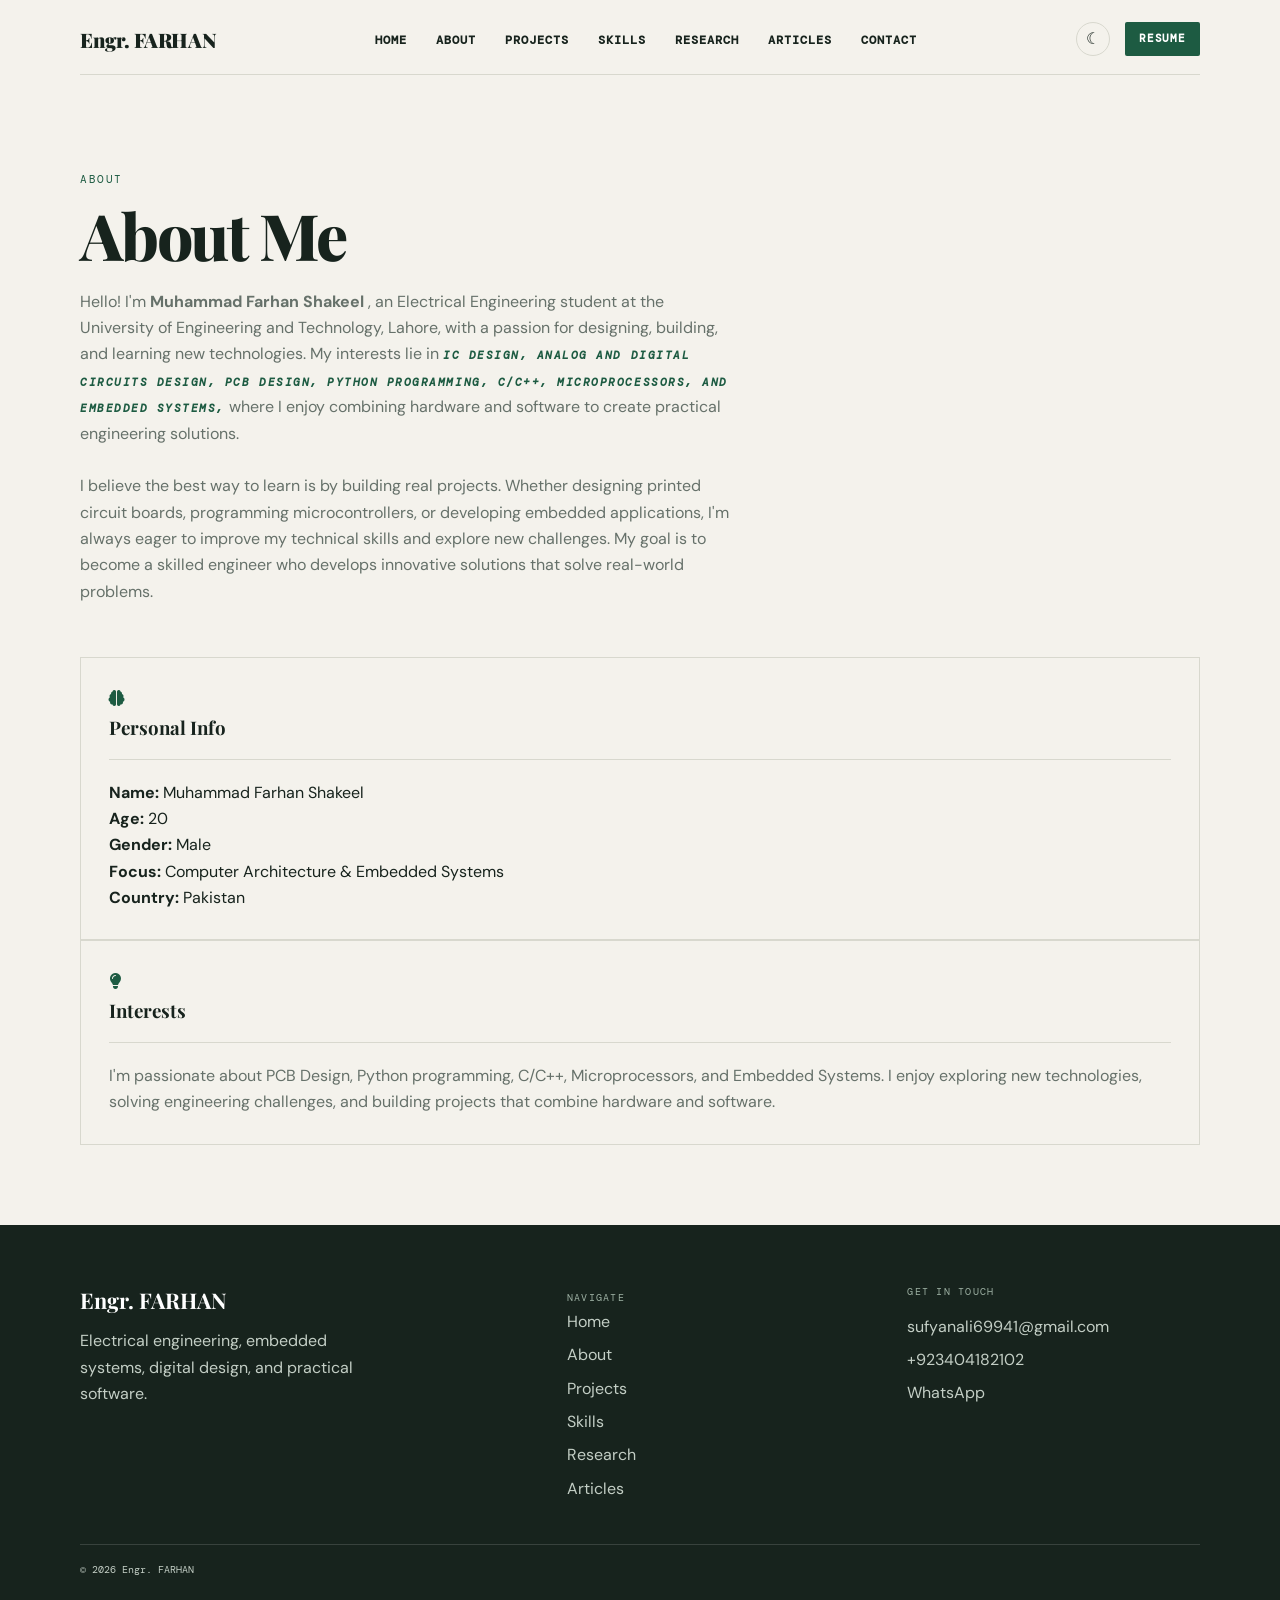
==== about.html @ 0b2b2051 "Initial project upload" ====
<!DOCTYPE html>
<html lang="en">

<head>

    <script>
        if (localStorage.getItem("portfolio-theme") === "dark") document.documentElement.classList.add("dark-mode-preload");
    </script>

    <meta charset="UTF-8">

    <meta
        name="viewport"
        content="width=device-width, initial-scale=1.0"
    >

    <title>
        About | Farhan Portfolio
    </title>


    <!-- Google Fonts -->

    <link
        rel="preconnect"
        href="https://fonts.googleapis.com"
    >

    <link
        rel="preconnect"
        href="https://fonts.gstatic.com"
        crossorigin
    >

    <link
        href="https://fonts.googleapis.com/css2?family=Inter:wght@300;400;500;600;700;800;900&display=swap"
        rel="stylesheet"
    >


    <!-- Font Awesome -->

    <link
        rel="stylesheet"
        href="https://cdnjs.cloudflare.com/ajax/libs/font-awesome/6.6.0/css/all.min.css"
    >


    <!-- CSS Files -->

    <link
        rel="stylesheet"
        href="assets/css/variables.css"
    >

    <link
        rel="stylesheet"
        href="assets/css/base.css"
    >

    <link
        rel="stylesheet"
        href="assets/css/navbar.css"
    >

    <link
        rel="stylesheet"
        href="assets/css/animations.css"
    >

    <link
        rel="stylesheet"
        href="assets/css/responsive.css"
    >

</head>


<body>


    <!-- ==============================
            LOADING SCREEN
    =============================== -->

    <div id="loader"></div>


    <!-- ==============================
            BACKGROUND
    =============================== -->

    <div class="background-animation"></div>


    <!-- ==============================
                HEADER
    =============================== -->

    <header>

        <nav class="navbar">


            <!-- Logo -->

            <a
                href="index.html"
                class="logo"
            >
                Engr.<span>FARHAN</span>
            </a>


            <!-- Desktop Navigation -->

            <ul class="nav-links">

                <li>
                    <a href="index.html">
                        Home
                    </a>
                </li>

                <li>
                    <a
                        class="active"
                        href="about.html"
                    >
                        About
                    </a>
                </li>

                <li>
                    <a href="projects.html">
                        Projects
                    </a>
                </li>

                <li>
                    <a href="skills.html">
                        Skills
                    </a>
                </li>

                <li>
                    <a href="research.html">
                        Research
                    </a>
                </li>

                <li>
                    <a href="contact.html">
                        Contact
                    </a>
                </li>

            </ul>


            <!-- Resume Button -->

            <div class="nav-right">

                <a
                    href="assets/resume/resume.pdf"
                    class="resume-btn"
                >
                    Resume
                </a>

            </div>


            <!-- Mobile Menu Button -->

            <div class="menu-btn">

                <i class="fa-solid fa-bars"></i>

            </div>

        </nav>

    </header>


    <!-- ==============================
            MOBILE NAVIGATION
    =============================== -->

    <div class="overlay"></div>


    <nav class="mobile-nav">

        <ul>

            <li>
                <a href="index.html">
                    Home
                </a>
            </li>

            <li>
                <a href="about.html">
                    About
                </a>
            </li>

            <li>
                <a href="projects.html">
                    Projects
                </a>
            </li>

            <li>
                <a href="skills.html">
                    Skills
                </a>
            </li>

            <li>
                <a href="research.html">
                    Research
                </a>
            </li>

            <li>
                <a href="contact.html">
                    Contact
                </a>
            </li>

        </ul>

    </nav>


    <!-- ==============================
                MAIN CONTENT
    =============================== -->

    <main>

        <section>

            <div class="container">


                <!-- ==============================
                        ABOUT SECTION
                =============================== -->

                <div class="section-title">

                    <span>
                        About
                    </span>

                    <h2>
                        About Me
                    </h2>

                    <p>

                        Hello! I'm
                        <strong>
                            Muhammad Farhan Shakeel
                        </strong>,

                        an Electrical Engineering student at the
                        University of Engineering and Technology,
                        Lahore, with a passion for designing,
                        building, and learning new technologies.

                        My interests lie in <span style="font-weight: bolder; font-style: italic;">IC Design, Analog and Digital Circuits Design, PCB Design, 
                        Python programming, C/C++,
                        Microprocessors, and Embedded Systems,</span>
                        where I enjoy combining hardware and software
                        to create practical engineering solutions.

                        <br>
                        <br>

                        I believe the best way to learn is by building
                        real projects.

                        Whether designing printed circuit boards,
                        programming microcontrollers, or developing
                        embedded applications, I'm always eager to
                        improve my technical skills and explore new
                        challenges.

                        My goal is to become a skilled engineer who
                        develops innovative solutions that solve
                        real-world problems.

                    </p>

                </div>


                <!-- ==============================
                        SKILLS / INFO GRID
                =============================== -->

                <div class="skills-grid">


                    <!-- Personal Information -->

                    <div class="skill-category glass-card">

                        <div class="skill-header">

                            <i class="fa-solid fa-brain"></i>

                            <h3>
                                Personal Info
                            </h3>

                        </div>


                        <div>
                            <strong>
                                Name:
                            </strong>

                            Muhammad Farhan Shakeel
                        </div>


                        <div>
                            <strong>
                                Age:
                            </strong>

                            20
                        </div>


                        <div>
                            <strong>
                                Gender:
                            </strong>

                            Male
                        </div>


                        <div>
                            <strong>
                                Focus:
                            </strong>

                            Computer Architecture & Embedded Systems
                        </div>


                        <div>
                            <strong>
                                Country:
                            </strong>

                            Pakistan
                        </div>

                    </div>


                    <!-- Interests -->

                    <div class="skill-category glass-card">

                        <div class="skill-header">

                            <i class="fa-solid fa-lightbulb"></i>

                            <h3>
                                Interests
                            </h3>

                        </div>

                        <p>

                            I'm passionate about PCB Design,
                            Python programming, C/C++,
                            Microprocessors, and Embedded Systems.

                            I enjoy exploring new technologies,
                            solving engineering challenges,
                            and building projects that combine
                            hardware and software.

                        </p>

                    </div>

                </div>

            </div>

        </section>

    </main>


    <!-- JavaScript -->

    <script src="assets/js/app.js"></script>

</body>

</html>
---- assets/css/variables.css ----
/*==================================================
    DESIGN SYSTEM
    Portfolio v2
==================================================*/

:root {

    /*====================================
        COLORS
    ====================================*/

    --primary: #4F7CFF;
    --primary-light: #7397ff;
    --primary-dark: #2F5DFF;

    --secondary: #00D4FF;

    --accent: #9B5DFF;

    --success: #3DDC84;
    --warning: #F8C537;
    --danger: #FF5C7A;

    /*====================================
        DARK THEME
    ====================================*/

    --bg: #050816;

    --surface: #0B1020;

    --surface-2: #111827;

    --surface-3: #1B2435;

    --card: rgba(17,24,39,0.65);

    --glass: rgba(255,255,255,.05);

    --border: rgba(255,255,255,.08);

    /*====================================
        TEXT
    ====================================*/

    --text: #FFFFFF;

    --text-light: #CBD5E1;

    --text-muted: #94A3B8;

    --heading: #FFFFFF;

    /*====================================
        GRADIENTS
    ====================================*/

    --gradient-primary:
        linear-gradient(
            135deg,
            #4F7CFF,
            #9B5DFF
        );

    --gradient-blue:
        linear-gradient(
            135deg,
            #00D4FF,
            #4F7CFF
        );

    --gradient-purple:
        linear-gradient(
            135deg,
            #7B61FF,
            #D946EF
        );

    --gradient-card:
        linear-gradient(
            180deg,
            rgba(255,255,255,.08),
            rgba(255,255,255,.02)
        );

    /*====================================
        TYPOGRAPHY
    ====================================*/

    --font:
        "Inter",
        sans-serif;

    --fs-xs: .75rem;

    --fs-sm: .875rem;

    --fs-base: 1rem;

    --fs-md: 1.125rem;

    --fs-lg: 1.5rem;

    --fs-xl: 2rem;

    --fs-2xl: 3rem;

    --fs-3xl: 4rem;

    --fs-hero: clamp(3rem,7vw,6rem);

    /*====================================
        FONT WEIGHTS
    ====================================*/

    --fw-light:300;

    --fw-normal:400;

    --fw-medium:500;

    --fw-semibold:600;

    --fw-bold:700;

    --fw-black:900;

    /*====================================
        SPACING
    ====================================*/

    --space-1:.25rem;

    --space-2:.5rem;

    --space-3:.75rem;

    --space-4:1rem;

    --space-5:1.5rem;

    --space-6:2rem;

    --space-7:3rem;

    --space-8:5rem;

    --space-9:7rem;

    /*====================================
        CONTAINER
    ====================================*/

    --container:1320px;

    /*====================================
        RADIUS
    ====================================*/

    --radius-sm:8px;

    --radius-md:14px;

    --radius-lg:22px;

    --radius-xl:30px;

    --radius-full:999px;

    /*====================================
        SHADOWS
    ====================================*/

    --shadow-sm:
        0 5px 15px
        rgba(0,0,0,.2);

    --shadow-md:
        0 15px 40px
        rgba(0,0,0,.35);

    --shadow-lg:
        0 30px 80px
        rgba(0,0,0,.45);

    --shadow-glow:

        0 0 20px rgba(79,124,255,.45),

        0 0 40px rgba(79,124,255,.25);

    /*====================================
        TRANSITIONS
    ====================================*/

    --fast:.25s;

    --normal:.45s;

    --slow:.8s;

    --ease:cubic-bezier(.4,0,.2,1);

    /*====================================
        HEADER
    ====================================*/

    --header-height:80px;

    /*====================================
        Z INDEX
    ====================================*/

    --z-loader:99999;

    --z-modal:9999;

    --z-navbar:500;

    --z-dropdown:300;

    --z-overlay:200;

}


/*==================================================
    RESET
==================================================*/

*,
*::before,
*::after{

    margin:0;

    padding:0;

    box-sizing:border-box;

}

html{

    scroll-behavior:smooth;

}

body{

    font-family:var(--font);

    background:var(--bg);

    color:var(--text);

    overflow-x:hidden;

    line-height:1.6;

}

img{

    display:block;

    width:100%;

}

a{

    color:inherit;

    text-decoration:none;

}

button{

    border:none;

    background:none;

    color:inherit;

    cursor:pointer;

    font-family:inherit;

}

ul{

    list-style:none;

}

input,
textarea{

    font-family:inherit;

}

section{

    padding:120px 0;

}

.container{

    width:min(90%,var(--container));

    margin:auto;

}


/*==================================================
    SCROLLBAR
==================================================*/

::-webkit-scrollbar{

    width:10px;

}

::-webkit-scrollbar-track{

    background:#090d18;

}

::-webkit-scrollbar-thumb{

    background:var(--primary);

    border-radius:20px;

}

::-webkit-scrollbar-thumb:hover{

    background:var(--secondary);

}


::selection{

    background:var(--primary);

    color:white;

}


.text-center{

    text-align:center;

}

.hidden{

    display:none;

}

.flex{

    display:flex;

}

.grid{

    display:grid;

}

.glass{

    background:var(--glass);

    backdrop-filter:blur(18px);

    border:1px solid var(--border);

}

.gradient-text{

    background:var(--gradient-primary);
    -webkit-background-clip:text;
    -webkit-text-fill-color:transparent;
}

.shadow{
    box-shadow:var(--shadow-glow);
}
---- assets/css/base.css ----
@import url("reference-theme.css");

/* Shared theme overrides must win over page-specific legacy rules. */
.nav-links a { color:var(--ink) !important; font-size:.78rem !important; }
.nav-links a:hover, .nav-links a.active { color:var(--green) !important; }
.project-filter button { color:var(--ink) !important; border-color:#aeb9b0 !important; opacity:1 !important; font-size:.72rem !important; }
.project-filter button:hover, .project-filter button.active { color:#fff !important; border-color:var(--green) !important; }

/*==========================================
    BASE STYLES
==========================================*/

body{

    min-height:100vh;

    background:var(--bg);

    color:var(--text);

    font-family:var(--font);

    overflow-x:hidden;

    position:relative;

}

/*==========================================
    MAIN BACKGROUND
==========================================*/

body::before{

    content:"";

    position:fixed;

    inset:0;

    background:

        radial-gradient(circle at top left,
        rgba(79,124,255,.12),
        transparent 30%),

        radial-gradient(circle at bottom right,
        rgba(155,93,255,.12),
        transparent 30%),

        radial-gradient(circle at center,
        rgba(0,212,255,.06),
        transparent 40%);

    z-index:-3;

}

/*==========================================
    GRID BACKGROUND
==========================================*/

body::after{

    content:"";

    position:fixed;

    inset:0;

    background-image:

        linear-gradient(

            rgba(255,255,255,.025) 1px,

            transparent 1px

        ),

        linear-gradient(

            90deg,

            rgba(255,255,255,.025) 1px,

            transparent 1px

        );

    background-size:60px 60px;

    z-index:-2;

    opacity:.35;

}

.background-animation{

    position:fixed;

    inset:0;

    overflow:hidden;

    pointer-events:none;

    z-index:-1;

}

.background-animation::before{

    content:"";

    position:absolute;

    width:600px;

    height:600px;

    border-radius:50%;

    background:#4F7CFF;

    filter:blur(160px);

    opacity:.16;

    top:-200px;

    left:-150px;

    animation:floatOne 18s infinite alternate;

}

.background-animation::after{

    content:"";

    position:absolute;

    width:500px;

    height:500px;

    border-radius:50%;

    background:#9B5DFF;

    filter:blur(180px);

    opacity:.12;

    bottom:-120px;

    right:-100px;

    animation:floatTwo 20s infinite alternate;

}


section{

    position:relative;

    padding:76px 0 70px;

}

main > section:first-child{

    padding-top:132px;

}

section h2{

    font-size:3rem;

    margin-bottom:20px;

    font-weight:800;

}

section p{

    color:var(--text-light);

}

.section-title{

    text-align:center;

    margin-bottom:80px;

}

.section-title span{

    color:var(--primary);

    text-transform:uppercase;

    letter-spacing:3px;

    font-size:.85rem;

}

.section-title h2{

    margin-top:10px;

    font-size:3.3rem;

}

.section-title p{

    max-width:700px;

    margin:auto;

    margin-top:20px;

}

.btn-primary{

    display:inline-flex;

    align-items:center;

    justify-content:center;

    gap:12px;

    padding:16px 34px;

    border-radius:999px;

    background:var(--gradient-primary);

    color:white;

    font-weight:700;

    transition:var(--normal);

    box-shadow:var(--shadow-glow);

}

.btn-primary:hover{

    transform:translateY(-5px);

    scale:1.03;

}

.btn-secondary{

    display:inline-flex;

    align-items:center;

    justify-content:center;

    padding:16px 34px;

    border-radius:999px;

    border:1px solid var(--border);

    backdrop-filter:blur(20px);

    background:rgba(255,255,255,.04);

    transition:var(--normal);

}

.btn-secondary:hover{

    background:rgba(255,255,255,.08);

}

.glass-card{

    background:rgba(255,255,255,.04);

    backdrop-filter:blur(18px);

    border:1px solid rgba(255,255,255,.08);

    border-radius:24px;

    overflow:hidden;

    transition:var(--normal);

}

.glass-card:hover{

    transform:translateY(-10px);

    border-color:var(--primary);

    box-shadow:var(--shadow-glow);

}

section#timeline{

    background:linear-gradient(180deg, rgba(79,124,255,.08), rgba(155,93,255,.03));

}

.timeline-wrapper{

    position:relative;

    display:grid;

    gap:3rem;

    padding:3rem 0 1rem;

}

.timeline-line{

    position:absolute;

    left:50%;

    top:0;

    bottom:0;

    width:4px;

    background:linear-gradient(180deg, rgba(79,124,255,.65), rgba(155,93,255,.35));

    transform:translateX(-50%);

    border-radius:999px;

}

.timeline-item{

    position:relative;

    width:100%;

    display:grid;

    align-items:flex-start;

}

.timeline-item.left{

    padding-right:5rem;

}

.timeline-item.right{

    padding-left:5rem;

}

.timeline-item::before{

    content:"";

    position:absolute;

    top:2.5rem;

    width:18px;

    height:18px;

    border-radius:50%;

    background:var(--bg);

    border:4px solid var(--primary);

    box-shadow:0 0 0 8px rgba(79,124,255,.12);

}

.timeline-item.left::before{

    right:calc(50% - 9px);

}

.timeline-item.right::before{

    left:calc(50% - 9px);

}

.timeline-content{

    padding:2rem;

    border-radius:28px;

    border:1px solid rgba(255,255,255,.14);

    background:rgba(255,255,255,.14);

    box-shadow:0 18px 45px rgba(0,0,0,.1);

    transition:transform .25s ease, box-shadow .25s ease;

}

.timeline-content:hover{

    transform:translateY(-4px);

    box-shadow:0 24px 55px rgba(0,0,0,.14);

}

.timeline-date{

    display:inline-block;

    margin-bottom:1rem;

    color:var(--primary);

    font-weight:700;

    letter-spacing:.12em;

    text-transform:uppercase;

}

.timeline-content{

    padding:2rem;

    border-radius:28px;

    border:1px solid rgba(255,255,255,.14);

    background:rgba(255,255,255,.14);

    box-shadow:0 18px 45px rgba(0,0,0,.1);

    transition:transform .25s ease, box-shadow .25s ease;

}

.timeline-content:hover{

    transform:translateY(-4px);

    box-shadow:0 24px 55px rgba(0,0,0,.14);

}

.timeline-content h3{

    margin-bottom:.75rem;

}

.timeline-content ul{

    margin:1rem 0 0;

    padding-left:1.35rem;

    list-style-type:disc;

    color:var(--text-light);

}

.timeline-content ul li{

    margin-bottom:.65rem;

}

.timeline-item.left .timeline-content{

    text-align:right;

}

.timeline-item.right .timeline-content{

    text-align:left;

}

.section-title{

    margin-bottom:3rem;

}


.timeline-content h3{

    margin-bottom:.75rem;

}

.timeline-content ul{

    margin:1rem 0 0;

    padding-left:1.25rem;

    list-style-type:disc;

    color:var(--text-light);

}

.timeline-content ul li{

    margin-bottom:.65rem;

}

.glass-panel{

    background:rgba(255,255,255,.03);

    border:1px solid rgba(255,255,255,.07);

    backdrop-filter:blur(24px);

    border-radius:30px;

}


.badge{

    display:inline-flex;

    align-items:center;

    gap:8px;

    padding:8px 18px;

    border-radius:999px;

    background:rgba(79,124,255,.12);

    color:var(--primary);

    font-size:.85rem;

    font-weight:600;

}


.hover-glow{

    transition:.4s;

}

.hover-glow:hover{

    box-shadow:

        0 0 30px rgba(79,124,255,.35);

}


.divider{

    width:120px;

    height:5px;

    border-radius:999px;

    margin:25px auto;

    background:var(--gradient-primary);

}

.progress-bar{

    position:fixed;

    top:0;

    left:0;

    width:0;

    height:4px;

    background:var(--gradient-blue);

    z-index:99999;

}


#loader{

    position:fixed;

    inset:0;

    display:flex;

    justify-content:center;

    align-items:center;

    background:#050816;

    z-index:999999;

}

/* Missing in animations.css */
.cursor {
    display:none !important;
  width: 30px;
  height: 30px;
  border: 2px solid var(--primary);
  border-radius: 50%;
  position: fixed;
  pointer-events: none;
  z-index: 9999;
  transition: transform 0.1s ease;
}

.cursor-dot {
    display:none !important;
  width: 6px;
  height: 6px;
  background: var(--primary);
  border-radius: 50%;
  position: fixed;
  pointer-events: none;
  z-index: 9999;
}
---- assets/css/navbar.css ----
/*==================================================
                    NAVBAR
==================================================*/

header{

    position:fixed;

    top:20px;

    left:50%;

    transform:translateX(-50%);

    width:min(95%,1350px);

    z-index:1000;

    transition:.4s ease;

}

.navbar{

    display:flex;

    align-items:center;

    justify-content:space-between;

    padding:14px 30px;

    background:rgba(10,15,30,.55);

    backdrop-filter:blur(22px);

    border:1px solid rgba(255,255,255,.08);

    border-radius:18px;

    box-shadow:

        0 10px 35px rgba(0,0,0,.25);

}

.logo{

    font-size:1.6rem;

    font-weight:900;

    letter-spacing:2px;

    color:white;

    cursor:pointer;

    position:relative;

}

.logo span{

    color:var(--primary);

}

.logo::after{

    content:"";

    position:absolute;

    left:0;

    bottom:-5px;

    width:100%;

    height:3px;

    border-radius:20px;

    background:var(--gradient-primary);

    transform:scaleX(0);

    transform-origin:left;

    transition:.4s;

}

.logo:hover::after{

    transform:scaleX(1);

}


.nav-links{

    display:flex;

    align-items:center;

    gap:35px;

}

.nav-links li{

    position:relative;

}

.nav-links a{

    color:var(--text-light);

    font-weight:1000;

    transition:.35s;

}

.nav-links a:hover{

    color:white;

}



.nav-links a::after{

    content:"";

    position:absolute;

    left:0;

    bottom:-10px;

    width:100%;

    height:3px;

    background:var(--gradient-primary);

    border-radius:20px;

    transform:scaleX(0);

    transform-origin:left;

    transition:.35s;

}

.nav-links a:hover::after,

.nav-links a.active::after{

    transform:scaleX(1);

}

.nav-links a.active{

    color:white;

}


.nav-right{

    display:flex;

    align-items:center;

    gap:15px;

}


.icon-btn{

    width:48px;

    height:48px;

    border-radius:50%;

    display:flex;

    align-items:center;

    justify-content:center;

    background:rgba(255,255,255,.05);

    border:1px solid rgba(255,255,255,.06);

    transition:.35s;

    cursor:pointer;

}

.icon-btn:hover{

    transform:translateY(-4px);

    background:var(--primary);

    color:white;

}


.resume-btn{

    padding:14px 26px;

    border-radius:999px;

    background:var(--gradient-primary);

    color:white;

    font-weight:600;

    transition:.4s;

}

.resume-btn:hover{

    transform:translateY(-4px);

    box-shadow:var(--shadow-glow);

}


header.scrolled{

    top:10px;

}

header.scrolled .navbar{

    background:rgba(5,8,22,.82);

    border-color:rgba(255,255,255,.12);

}


.menu-btn{

    display:none;

    width:48px;

    height:48px;

    border-radius:12px;

    background:rgba(255,255,255,.05);

    align-items:center;

    justify-content:center;

    cursor:pointer;

    color:white;

    font-size:1.25rem;

}


.mobile-nav{

    position:fixed;

    top:0;

    right:-100%;

    width:340px;

    height:100vh;

    background:#08101F;

    backdrop-filter:blur(30px);

    transition:.45s ease;

    z-index:2000;

    padding:100px 35px;

}

.mobile-nav.active{

    right:0;

}


.mobile-nav ul{

    display:flex;

    flex-direction:column;

    gap:25px;

}

.mobile-nav a{

    font-size:1.2rem;

    color:white;

}


.overlay{

    position:fixed;

    inset:0;

    background:rgba(0,0,0,.6);

    backdrop-filter:blur(3px);

    opacity:0;

    visibility:hidden;

    transition:.35s;

    z-index:1500;

}

.overlay.active{

    opacity:1;

    visibility:visible;

}

@media(max-width:1000px){

.nav-links{

display:none;

}

.resume-btn{

display:none;

}

.menu-btn{

display:flex;

}

}
---- assets/css/animations.css ----
/*==================================================
                FADE UP
==================================================*/

.fade-up{

    opacity:0;

    transform:translateY(50px);

    transition:

        opacity .8s ease,

        transform .8s ease;

}

.fade-up.show{

    opacity:1;

    transform:translateY(0);

}


.fade-left{

    opacity:0;

    transform:translateX(-60px);

    transition:.8s;

}

.fade-left.show{

    opacity:1;

    transform:translateX(0);

}

.fade-right{

    opacity:0;

    transform:translateX(60px);

    transition:.8s;

}

.fade-right.show{

    opacity:1;

    transform:translateX(0);

}


.scale{

    opacity:0;

    transform:scale(.85);

    transition:.7s;

}

.scale.show{

    opacity:1;

    transform:scale(1);

}


.rotate{

    opacity:0;

    transform:rotate(-10deg) scale(.9);

    transition:.8s;

}

.rotate.show{

    opacity:1;

    transform:rotate(0deg) scale(1);

}


@keyframes float{

0%{

transform:translateY(0);

}

50%{

transform:translateY(-18px);

}

100%{

transform:translateY(0);

}

}

.float{

animation:float 6s ease-in-out infinite;

}

@keyframes glow{

0%{

box-shadow:0 0 0 rgba(79,124,255,.3);

}

50%{

box-shadow:

0 0 30px

rgba(79,124,255,.6);

}

100%{

box-shadow:0 0 0 rgba(79,124,255,.3);

}

}

.glow{

animation:glow 3s infinite;

}


@keyframes gradientMove{

0%{

background-position:0% 50%;

}

50%{

background-position:100% 50%;

}

100%{

background-position:0% 50%;

}

}

.animated-gradient{

background-size:300% 300%;

animation:

gradientMove

8s linear infinite;

}



@keyframes pulse{

0%{

transform:scale(1);

}

50%{

transform:scale(1.08);

}

100%{

transform:scale(1);

}

}

.pulse{

animation:pulse 2.5s infinite;

}


.shine{

position:relative;

overflow:hidden;

}

.shine::before{

content:"";

position:absolute;

top:0;

left:-100%;

width:50%;

height:100%;

background:

linear-gradient(

90deg,

transparent,

rgba(255,255,255,.35),

transparent

);

transform:skewX(-25deg);

transition:.8s;

}

.shine:hover::before{

left:160%;

}

.project-card{

transition:

transform .4s,

box-shadow .4s;

}

.project-card:hover{

transform:

translateY(-12px)

rotateX(3deg);

}


.btn-primary{

position:relative;

overflow:hidden;

}

.btn-primary::after{

content:"";

position:absolute;

width:0;

height:0;

border-radius:50%;

background:

rgba(255,255,255,.25);

left:50%;

top:50%;

transform:

translate(-50%,-50%);

transition:.45s;

}

.btn-primary:hover::after{

width:350px;

height:350px;

}


body{

animation:

pageLoad

.6s ease;

}

@keyframes pageLoad{

from{

opacity:0;

transform:translateY(20px);

}

to{

opacity:1;

transform:translateY(0);

}

}


.delay-1{

transition-delay:.1s;

}

.delay-2{

transition-delay:.2s;

}

.delay-3{

transition-delay:.3s;

}

.delay-4{

transition-delay:.4s;

}

.delay-5{

transition-delay:.5s;

}



.progress-bar{

position:fixed;

top:0;

left:0;

height:4px;

width:0;

background:linear-gradient(

90deg,

#4f7cff,

#7c5cff,

#00d4ff

);

z-index:99999;

transition:width .1s linear;

}


/* ==================================================
                CUSTOM CURSOR
================================================== */
.cursor {
    width: 30px;
    height: 30px;
    border: 2px solid var(--primary);
    border-radius: 50%;
    position: fixed;
    pointer-events: none;
    z-index: 9999;
    transition: transform 0.15s ease, width 0.15s ease, height 0.15s ease;
}

.cursor-dot {
    width: 6px;
    height: 6px;
    background: var(--primary);
    border-radius: 50%;
    position: fixed;
    pointer-events: none;
    z-index: 9999;
    transition: transform 0.15s ease;
}

.cursor.hover {
    transform: scale(1.5);
    background: rgba(79, 124, 255, 0.15);
    border-color: var(--primary-light);
}

.cursor-dot.hover {
    transform: scale(0.5);
}
---- assets/css/responsive.css ----
/*==================================================
                LARGE DESKTOP
==================================================*/

@media (min-width:1600px){

.container{

    max-width:1500px;

}

.hero-left h1{

    font-size:6rem;

}

.projects-grid{

    grid-template-columns:repeat(3,1fr);

}

}


/*==================================================
                LAPTOP
==================================================*/

@media (max-width:1400px){

.container{

    width:92%;

}

.hero-container{

    gap:50px;

}

.profile-card{

    width:360px;

    height:460px;

}

}


/*==================================================
            SMALL LAPTOP
==================================================*/

@media (max-width:1200px){

.hero-container{

    grid-template-columns:1fr;

    text-align:center;

}

.hero-left{

    order:2;

}

.hero-right{

    order:1;

}

.hero-buttons{

    justify-content:center;

}

.hero-social{

    justify-content:center;

}

.stats-grid{

    grid-template-columns:repeat(2,1fr);

}

.project-hero{

    grid-template-columns:1fr;

}

.featured-project{

    grid-template-columns:1fr;

}

}


/*==================================================
                TABLET
==================================================*/

@media (max-width:992px){

.nav-links{

    display:none;

}

.menu-btn{

    display:flex;

}

.project-search{

    width:100%;

}

.projects-grid{

    grid-template-columns:repeat(2,1fr);

}

.gallery-grid{

    grid-template-columns:repeat(2,1fr);

}

.video-grid{

    grid-template-columns:1fr;

}

.download-grid{

    grid-template-columns:repeat(2,1fr);

}

.related-grid{

    grid-template-columns:repeat(2,1fr);

}

}


/*==================================================
            LARGE MOBILE
==================================================*/

@media (max-width:768px){

section{

    padding:88px 0 44px;

}

main > section:first-child{

    padding-top:116px;

}

.hero{

    min-height:calc(100vh - 72px);
    padding-top:72px;

}

.hero-left h1{

    font-size:3.3rem;

}

.hero-left h2{

    font-size:1.5rem;

}

.profile-card{

    width:300px;

    height:390px;

}

.stats-grid{

    grid-template-columns:1fr;

}

.projects-grid{

    grid-template-columns:1fr;

}

.gallery-grid{

    grid-template-columns:1fr;

}

.download-grid{

    grid-template-columns:1fr;

}

.related-grid{

    grid-template-columns:1fr;

}

.project-filter{

    justify-content:flex-start;

    overflow-x:auto;

    padding-bottom:10px;

}

.project-filter::-webkit-scrollbar{

    height:6px;

}

}

/*==================================================
                MOBILE
==================================================*/

@media (max-width:576px){

header{

    top:8px;
    width:calc(100% - 16px);

}

.navbar{

    padding:10px 14px;

}

.hero-left h1{

    font-size:2.7rem;

}

.hero{

    padding-top:72px;

}

main > section:first-child{

    padding-top:104px;

}

.hero-left p{

    font-size:1rem;

}

.hero-buttons{

    flex-direction:column;

}

.hero-buttons a{

    width:100%;

    justify-content:center;

}

.section-title h2{

    font-size:2rem;

}

.project-card{

    border-radius:20px;

}

.timeline-wrapper{

    padding-left:1.8rem;

}

.timeline-item{

    width:100%;

    text-align:left;

    justify-self:start;

    padding:0;

}

.timeline-item.left,

.timeline-item.right{

    text-align:left;

    padding:0;

}

.timeline-item::before{

    left:12px;

    right:auto;

    top:2rem;

}

.timeline-line{

    left:12px;

}

.timeline-content{

    margin-left:2.4rem;

}

.project-body{

    padding:20px;

}

.featured-content{

    padding:25px;

}

}


/*==================================================
            SMALL PHONES
==================================================*/

@media (max-width:420px){

.profile-card{

    width:250px;

    height:320px;

}

.hero-badge{

    font-size:.8rem;

}

.logo{

    font-size:1.2rem;

}

.project-search{

    padding:14px 18px;

}

.lightbox img{

    max-width:96%;

}

}



/*==================================================
        LANDSCAPE PHONES
==================================================*/

@media (max-height:500px){

.hero{

    min-height:auto;

    padding:120px 0;

}

.mobile-nav{

    overflow-y:auto;

}

}

/*==================================================
            TOUCH DEVICES
==================================================*/

@media (hover:none){

.project-card:hover{

    transform:none;

}

.btn-primary:hover{

    transform:none;

}

.hero-social a:hover{

    transform:none;

}

}


/*==================================================
        REDUCED MOTION
==================================================*/

@media (prefers-reduced-motion:reduce){

*{

    animation:none !important;

    transition:none !important;

    scroll-behavior:auto !important;

}

}


/*==================================================
                PRINT
==================================================*/

@media print{

header,

footer,

.hero-social,

.hero-buttons,

.menu-btn,

.overlay,

.mobile-nav{

    display:none !important;

}

body{

    background:white;

    color:black;

}

.project-card{

    box-shadow:none;

    border:1px solid #ccc;

}

}
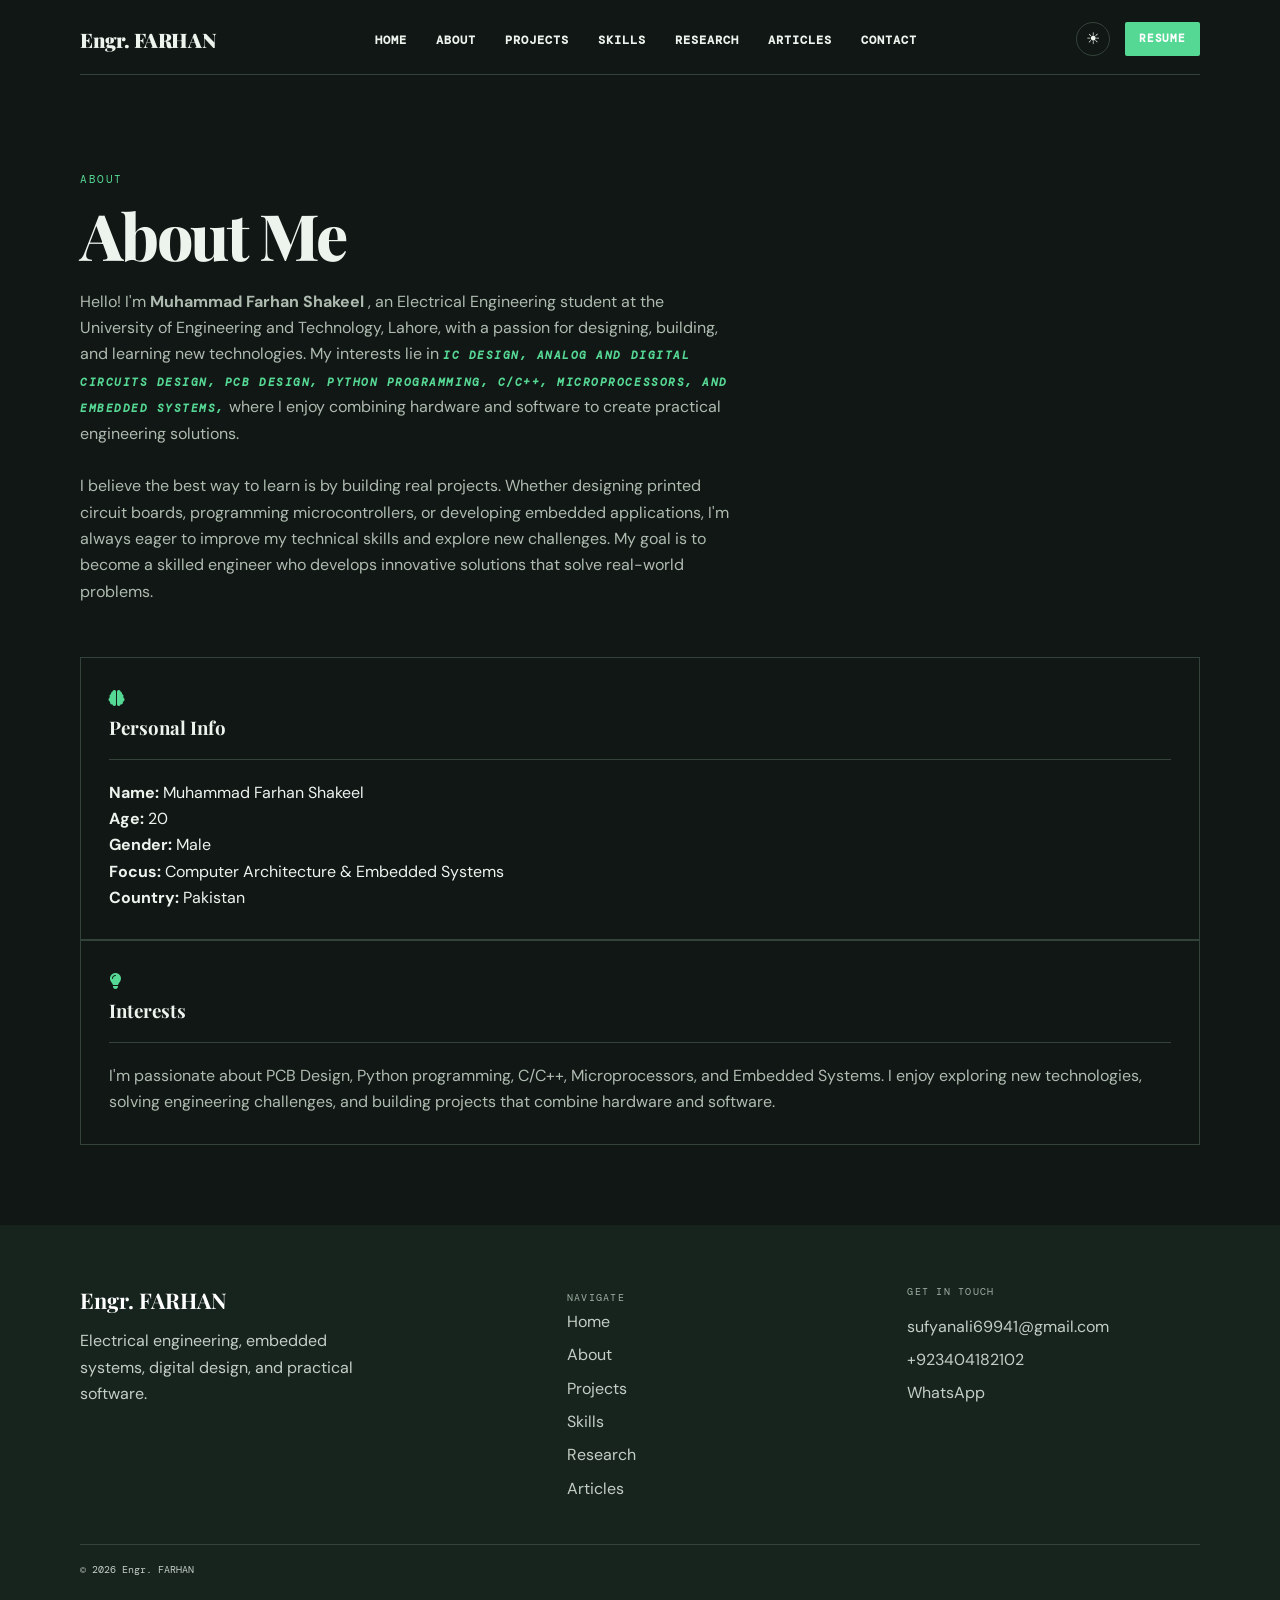
==== commit 5f59e25a: "Done" ====
--- a/about.html
+++ b/about.html
@@ -4,7 +4,7 @@
 <head>
 
     <script>
-        if (localStorage.getItem("portfolio-theme") === "dark") document.documentElement.classList.add("dark-mode-preload");
+        if (localStorage.getItem("portfolio-theme") !== "light") document.documentElement.classList.add("dark-mode-preload");
     </script>
 
     <meta charset="UTF-8">
@@ -414,4 +414,4 @@
 
 </body>
 
-</html>+</html>
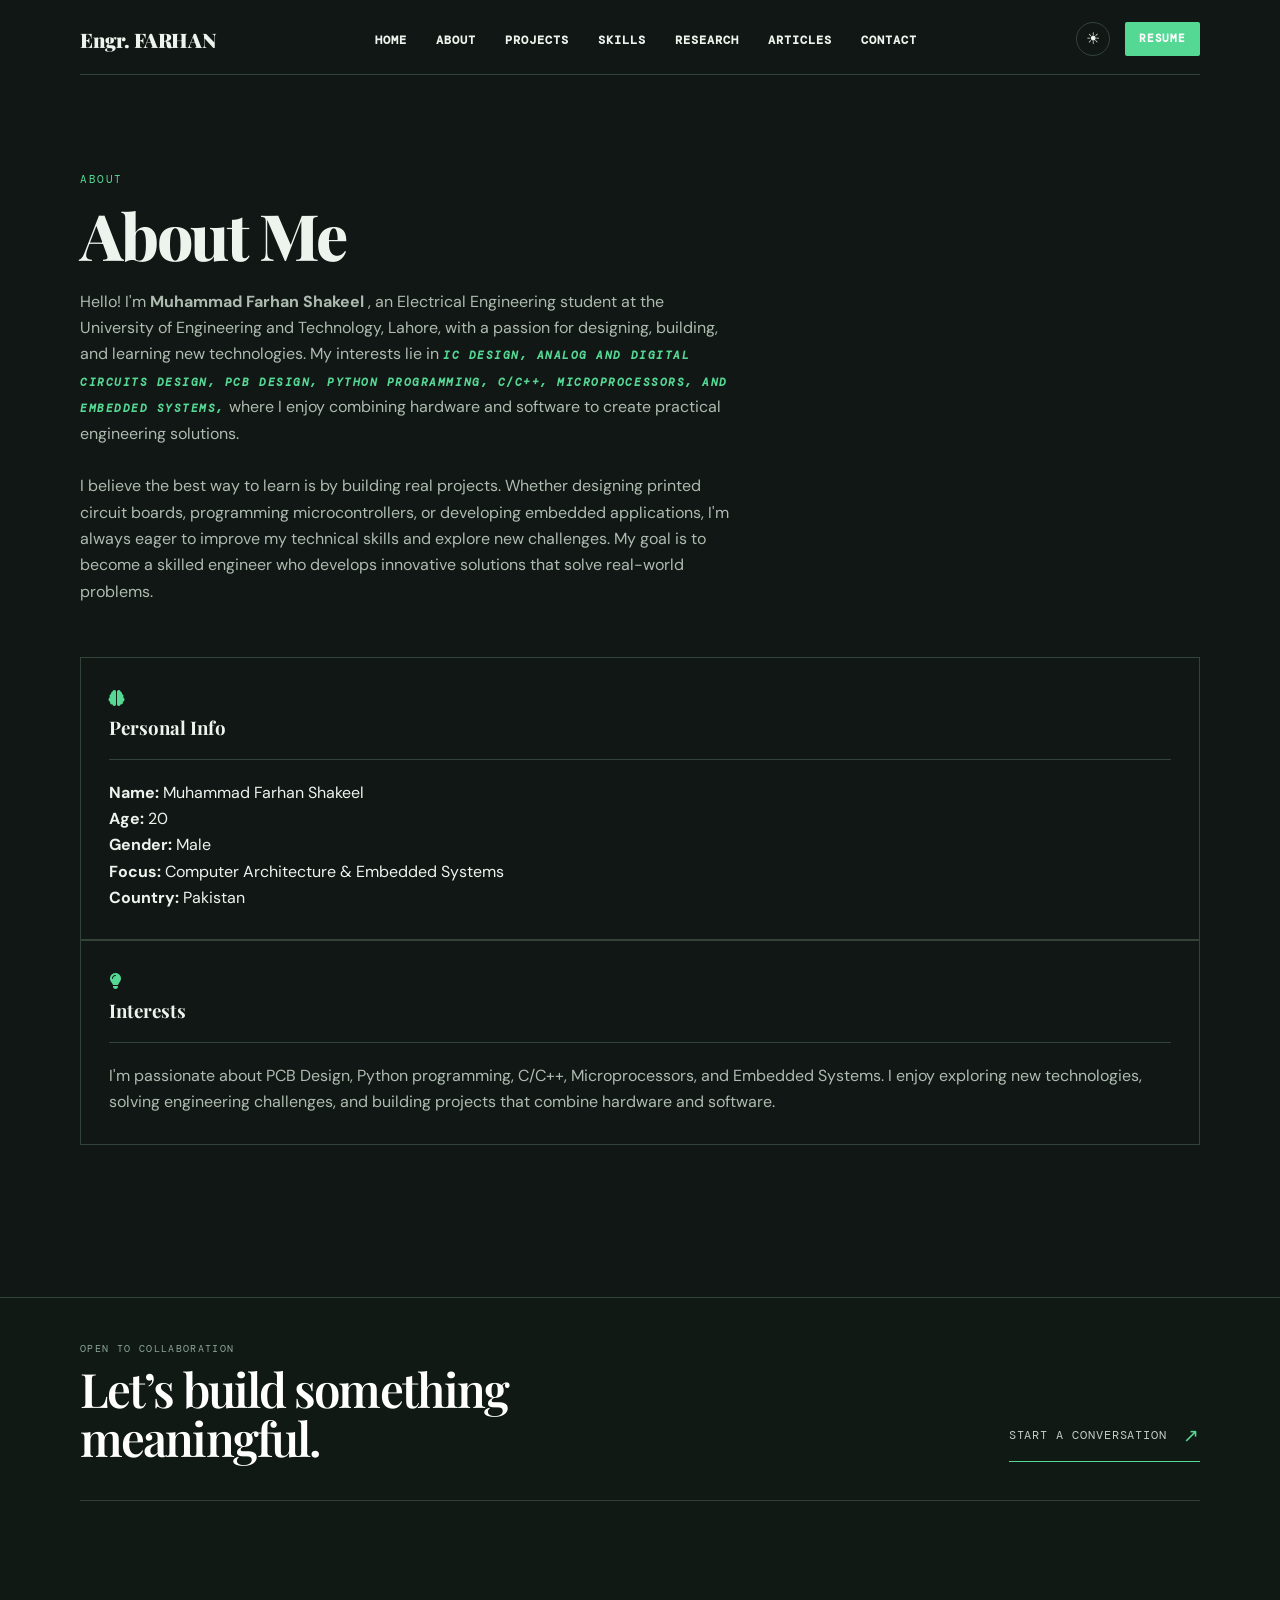
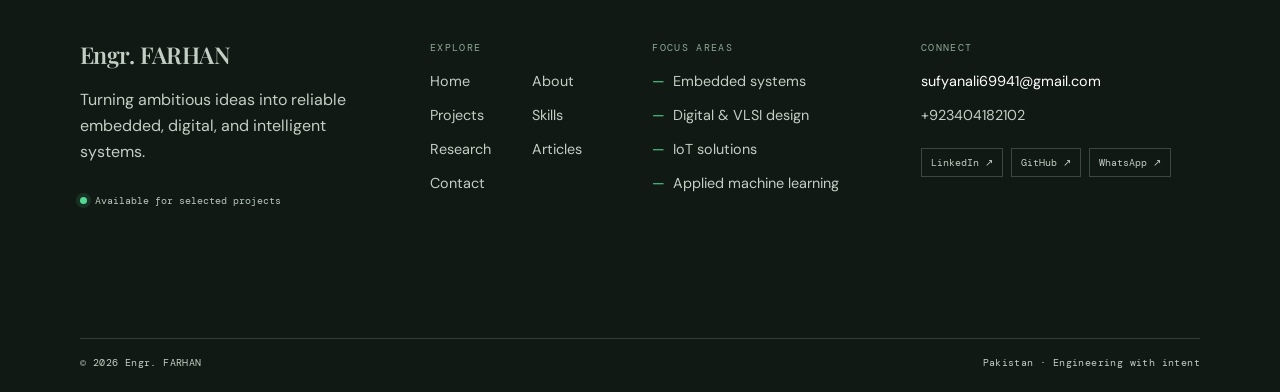
==== commit e0307e98: "Done" ====
--- a/about.html
+++ b/about.html
@@ -73,6 +73,7 @@
         href="assets/css/responsive.css"
     >
 
+    <link rel="stylesheet" href="assets/css/reference-theme.css">
 </head>
 
 
--- a/assets/css/reference-theme.css
+++ b/assets/css/reference-theme.css
@@ -0,0 +1,468 @@
+@import url('https://fonts.googleapis.com/css2?family=DM+Mono:wght@400;500&family=DM+Sans:wght@400;500;600;700&family=Playfair+Display:wght@600;700;800&display=swap');
+
+:root {
+    --paper: #f4f2ec;
+    --ink: #17231d;
+    --muted-ink: #66716a;
+    --line: #d8d8ce;
+    --green: #1d5b42;
+    --green-soft: #e4ece6;
+    --orange: #c46232;
+    --serif: 'Playfair Display', Georgia, serif;
+    --sans: 'DM Sans', sans-serif;
+    --mono: 'DM Mono', monospace;
+}
+
+body.dark-mode {
+    --paper: #111714;
+    --ink: #edf3ed;
+    --muted-ink: #aebbb0;
+    --line: #34433a;
+    --green: #56d895;
+    --green-soft: #1d3026;
+}
+
+html.dark-mode-preload {
+    background: #111714;
+}
+
+html.dark-mode-preload body {
+    --paper: #111714;
+    --ink: #edf3ed;
+    --muted-ink: #aebbb0;
+    --line: #34433a;
+    --green: #56d895;
+    --green-soft: #1d3026;
+}
+
+html { scroll-behavior: smooth; }
+body {
+    background: var(--paper) !important;
+    color: var(--ink) !important;
+    font-family: var(--sans) !important;
+    line-height: 1.65;
+    opacity: 1;
+    transform: translateY(0);
+    transition: opacity 150ms ease-out, transform 150ms ease-out;
+}
+body.page-leaving { opacity: 0; transform: translateY(4px); pointer-events: none; }
+@media (prefers-reduced-motion: reduce) {
+    body { transition: none; }
+}
+body::before, body::after, .background-animation, #particles, #loader, .progress-bar { display:none !important; }
+.container { width:min(1120px, calc(100% - 48px)); max-width:none; margin:auto; }
+header {
+    position:relative !important; top:auto !important; left:auto !important; transform:none !important;
+    width:auto !important; padding:22px 0 0; z-index:10;
+}
+.navbar {
+    width:min(1120px, calc(100% - 48px)); margin:auto; padding:0 0 18px;
+    background:transparent !important; border:0 !important; border-bottom:1px solid var(--line) !important;
+    border-radius:0 !important; box-shadow:none !important; backdrop-filter:none !important;
+}
+.logo { color:var(--ink) !important; font-family:var(--serif); font-size:1.25rem; letter-spacing:-.02em; }
+.logo span { color:var(--green) !important; }
+.logo::after { display:none; }
+.nav-links { gap:25px; }
+.nav-links a { position:relative; color:var(--ink) !important; font-family:var(--mono); font-size:.78rem; text-transform:uppercase; letter-spacing:.08em; padding:8px 2px; transition:color .2s ease, transform .2s ease; }
+.nav-links a::before { content:""; position:absolute; left:0; right:0; bottom:0; height:2px; background:var(--green); transform:scaleX(0); transform-origin:left; transition:transform .2s ease; }
+.nav-links a:hover, .nav-links a.active { color:var(--green) !important; transform:translateY(-2px); }
+.nav-links a:hover::before, .nav-links a.active::before { transform:scaleX(1); }
+.nav-links a::after { display:none; }
+.resume-btn { padding:8px 14px; border-radius:2px; background:var(--green) !important; color:#fff !important; font-family:var(--mono); font-size:.68rem; text-transform:uppercase; letter-spacing:.08em; }
+.theme-toggle { width:34px; height:34px; padding:0; border:1px solid var(--line); border-radius:50%; background:transparent; color:var(--ink); cursor:pointer; font-size:1rem; line-height:1; }
+.theme-toggle:hover { background:var(--green); color:#fff; }
+.theme-toggle:hover, .pdf-theme-toggle:hover, .mobile-nav-close:hover, .menu-btn:hover { transform:scale(1.05) !important; }
+.menu-btn { border-radius:2px; background:transparent !important; color:var(--ink); border:1px solid var(--line); }
+.menu-btn i { display:block; width:18px; height:14px; font-size:0; background:linear-gradient(to bottom, var(--ink) 0 2px, transparent 2px 6px, var(--ink) 6px 8px, transparent 8px 12px, var(--ink) 12px 14px); }
+.mobile-nav { background:var(--paper) !important; }
+.mobile-nav a { color:var(--ink) !important; }
+.mobile-nav-close { position:absolute; top:20px; right:22px; width:42px; height:42px; display:grid; place-items:center; padding:0; border:1px solid var(--line); border-radius:50%; background:transparent; color:var(--ink); cursor:pointer; font-size:2rem; font-weight:300; line-height:1; }
+.mobile-nav-close:hover { background:var(--green); color:#fff; border-color:var(--green); }
+section, .projects { padding:92px 0 80px !important; }
+main > section:first-child { padding-top:90px !important; }
+.hero { min-height:650px; padding:95px 0 90px !important; }
+.hero-container { gap:80px; }
+.hero-badge { padding:0; border:0; border-radius:0; background:none; color:var(--green); font-family:var(--mono); font-size:.9rem; font-weight:600; text-transform:uppercase; letter-spacing:.1em; }
+.hero-badge i { display:none; }
+.hero-left h1, section h2, .section-title h2 { color:var(--ink) !important; font-family:var(--serif) !important; letter-spacing:-.04em; line-height:1.05; }
+.hero-left h1 { font-size:clamp(3rem, 5.6vw, 5rem); margin:20px 0 14px; }
+.hero-left h1 { text-align:left; }
+.hero-left h2 { font-family:var(--sans) !important; color:#1688ff !important; font-size:clamp(1.45rem, 2.2vw, 2rem); font-weight:700; margin-bottom:18px; min-height:1.3em; }
+.hero-intro { max-width:600px; color:var(--ink) !important; font-size:1.08rem; font-weight:600; line-height:1.45; margin-bottom:16px !important; }
+.hero-identity { color:var(--green); font-size:larger; font-weight:800; }
+.hero-description { max-width:560px; }
+.hero-left p, section p { color:var(--muted-ink) !important; }
+.hero-left p { max-width:580px; font-size:1.05rem; }
+.hero-buttons { gap:12px; margin-bottom:28px; }
+.btn-primary, .btn-secondary { border-radius:2px; padding:12px 18px; font-family:var(--mono); font-size:.7rem; text-transform:uppercase; letter-spacing:.05em; box-shadow:none !important; }
+.btn-primary { background:var(--green) !important; }
+.btn-secondary { color:var(--green) !important; border:1px solid var(--green) !important; background:transparent !important; }
+.btn-primary:hover, .btn-secondary:hover, .resume-btn:hover, .project-filter button:hover, .article-filters button:hover, .article-download:hover, .article-read-button:hover { transform:scale(1.05) !important; scale:1 !important; }
+.hero-social { gap:22px; align-items:center; }
+.hero-social a { width:42px; height:42px; border-radius:50%; display:grid; place-items:center; background:var(--green-soft); color:var(--green); font-family:var(--mono); font-size:1.25rem; transition:transform .2s ease, background .2s ease, color .2s ease; }
+.hero-social a:hover { background:var(--green); color:#fff; transform:translateY(-3px); }
+.profile-card { width:min(420px, 100%); aspect-ratio:1; height:auto; border-radius:50%; background:var(--green-soft); border:1px solid var(--line); animation:none; }
+.profile-card img { mix-blend-mode:multiply; }
+body.dark-mode .profile-card img { mix-blend-mode:normal; }
+.profile-caption { display:grid; gap:3px; width:min(420px, 100%); margin:16px auto 0; text-align:center; }
+.profile-caption strong { color:var(--ink); font-family:var(--serif); font-size:1.05rem; }
+.profile-caption span { color:var(--muted-ink); font-size:.85rem; }
+.floating-card { padding:9px 12px; border-radius:0; background:var(--paper); color:var(--ink); border:1px solid var(--line); box-shadow:0 8px 18px rgba(23,35,29,.08); font-size:.75rem; }
+.stats { padding:32px 0 72px; }
+.stat-card, .glass-card, .project-card, .skill-category { background:transparent !important; border:1px solid var(--line) !important; border-radius:0 !important; box-shadow:none !important; backdrop-filter:none !important; }
+.stat-card { padding:22px; }
+.stat-card h3, .skill-header h3, .project-card h3, .timeline-content h3 { color:var(--ink); font-family:var(--serif); }
+.section-title { text-align:left; margin-bottom:52px; }
+.section-title span { color:var(--green); font-family:var(--mono); font-size:.68rem; letter-spacing:.14em; }
+.section-title h2 { font-size:clamp(2.5rem, 5vw, 4.5rem); margin-top:10px; }
+.section-title p { max-width:650px; margin:18px 0 0; }
+.skills-grid, .projects-grid { gap:18px; }
+.skill-category { padding:28px; }
+.skill-header { border-bottom:1px solid var(--line); padding-bottom:15px; margin-bottom:20px; }
+.skill-header i { color:var(--green); }
+.skills-grid .skill-category:hover, .glass-card:hover, .project-card:hover { transform:none; border-color:var(--green) !important; }
+.project-search { border:1px solid var(--line); border-radius:0; background:transparent; padding:12px 16px; margin:30px 0; }
+.project-search input { color:var(--ink); font-family:var(--sans); }
+.project-filter { justify-content:flex-start; gap:8px; margin-bottom:35px; }
+.project-filter button { border:1px solid #aeb9b0; border-radius:0; background:transparent; color:var(--ink); opacity:1; padding:9px 13px; font-family:var(--mono); font-size:.72rem; font-weight:500; transition:color .2s ease, background .2s ease, border-color .2s ease, transform .2s ease; }
+.project-filter button.active, .project-filter button:hover { background:var(--green); color:#fff; }
+.project-filter button:hover { border-color:var(--green); }
+.project-card { overflow:hidden; }
+.project-image { height:auto; aspect-ratio:16 / 9; background:var(--green-soft); }
+.project-image img { display:block; width:100%; height:100%; object-fit:cover; }
+.project-body { padding:24px; }
+.project-card p { color:var(--muted-ink); }
+.home-page #timeline { display:none; }
+.home-page #projects { display:none; }
+.home-page #certificates, .home-page #testimonials { display:none; }
+.timeline-wrapper { grid-template-columns:repeat(2, minmax(0, 1fr)); gap:18px; padding:1rem 0; }
+.timeline-line, .timeline-item::before { display:none; }
+.timeline-item.left, .timeline-item.right { padding:0; }
+.timeline-content { padding:26px; background:transparent !important; color:var(--muted-ink); border:1px solid var(--line); box-shadow:none; }
+.timeline-content p, .timeline-content li { color:var(--muted-ink) !important; }
+.skill-category, .skill-category li, .skill-category a { color:var(--ink) !important; }
+.skill-category p { color:var(--muted-ink) !important; }
+.skill-info { position:relative; padding-left:19px; }
+.skill-info::before { content:""; position:absolute; left:0; top:.5em; width:7px; height:7px; border-radius:50%; background:var(--green); box-shadow:0 0 0 3px rgba(29,91,66,.12); }
+.skill-info span { color:var(--ink); }
+.available-card { background:var(--paper) !important; border-color:var(--line) !important; }
+.available-card .skill-header { display:flex; align-items:center; gap:12px; }
+.available-card .skill-header i { width:28px; height:28px; display:grid; place-items:center; border:1px solid var(--green); border-radius:50%; font-size:.78rem; }
+.available-list { display:grid; gap:11px; margin:0; padding:0; list-style:none; color:var(--ink); }
+.available-list li { position:relative; padding-left:19px; line-height:1.4; color:var(--ink) !important; }
+.available-list li::before { content:""; position:absolute; left:0; top:.55em; width:7px; height:7px; border-radius:50%; background:var(--green); box-shadow:0 0 0 3px rgba(29,91,66,.12); }
+.available-list li:hover { color:var(--green) !important; transform:translateX(3px); }
+.contact-grid { display:grid; grid-template-columns:1.35fr 1fr 1fr; gap:18px; align-items:stretch; }
+.contact-card { min-height:100%; padding:28px; box-sizing:border-box; }
+.contact-card .skill-header { display:flex; align-items:center; gap:12px; }
+.contact-card .skill-header i { width:30px; height:30px; display:grid; place-items:center; color:var(--green); border:1px solid var(--green); border-radius:50%; font-size:.78rem; }
+.contact-primary { background:var(--paper) !important; border-color:var(--line) !important; }
+.contact-lead { max-width:520px; margin:0 0 22px; }
+.contact-links { display:grid; gap:9px; }
+.contact-links a { display:flex; align-items:center; gap:13px; padding:11px 12px; color:var(--ink) !important; border:1px solid transparent; text-decoration:none; transition:border-color .2s ease, background .2s ease, transform .2s ease; }
+.contact-links a:hover { border-color:var(--green); background:var(--paper); transform:scale(1.02); }
+.contact-links i { width:20px; color:var(--green); text-align:center; }
+.contact-links span { display:grid; gap:2px; font-size:.86rem; }
+.contact-links small { color:var(--green); font: .62rem var(--mono); text-transform:uppercase; letter-spacing:.1em; }
+.contact-socials { display:flex; gap:9px; margin-top:22px; }
+.contact-socials a { width:36px; height:36px; display:grid; place-items:center; border:1px solid var(--line); color:var(--green); text-decoration:none; transition:transform .2s ease, background .2s ease, color .2s ease; }
+.contact-socials a:hover { background:var(--green); color:#fff; transform:scale(1.08); }
+.resources-card { background:var(--paper) !important; }
+.resource-actions { display:flex; flex-wrap:wrap; gap:10px; margin-top:22px; }
+.resource-actions a { flex:1; min-width:150px; }
+.contact-page-section { padding-top:110px !important; }
+.contact-page-shell { display:grid; grid-template-columns:minmax(0, 1fr) minmax(360px, .82fr); gap:90px; align-items:start; }
+.contact-page-intro { padding-top:24px; }
+.contact-kicker, .contact-form-heading > span { color:var(--green); font:600 .7rem var(--mono); text-transform:uppercase; letter-spacing:.13em; }
+.contact-page-intro h1 { max-width:650px; margin:20px 0 22px; color:var(--ink); font:600 clamp(3.2rem, 6vw, 6rem)/1.02 var(--serif); letter-spacing:-.04em; }
+.contact-page-intro > p { max-width:570px; color:var(--muted-ink); font-size:1.08rem; }
+.contact-status { display:flex; align-items:center; gap:10px; margin:30px 0; color:var(--ink); font:.72rem var(--mono); text-transform:uppercase; letter-spacing:.05em; }
+.contact-status span { width:9px; height:9px; border-radius:50%; background:#2aa876; box-shadow:0 0 0 5px rgba(42,168,118,.12); }
+.contact-page-links { display:grid; gap:8px; max-width:500px; }
+.contact-page-links a { display:flex; align-items:center; gap:14px; padding:13px 0; border-bottom:1px solid var(--line); color:var(--ink) !important; text-decoration:none; transition:color .2s ease, padding-left .2s ease; }
+.contact-page-links a:hover { padding-left:8px; color:var(--green) !important; }
+.contact-page-links i { width:22px; color:var(--green); text-align:center; }
+.contact-page-links span { display:grid; gap:2px; font-size:.9rem; }
+.contact-page-links small { color:var(--green); font:.62rem var(--mono); text-transform:uppercase; letter-spacing:.1em; }
+.contact-service-list { display:flex; flex-wrap:wrap; gap:8px; align-items:center; margin-top:34px; }
+.contact-service-list span { width:100%; margin-bottom:5px; color:var(--muted-ink); font:.65rem var(--mono); text-transform:uppercase; letter-spacing:.1em; }
+.contact-service-list strong { padding:8px 11px; border:1px solid var(--line); color:var(--ink); font:500 .68rem var(--mono); }
+.contact-page-form-wrap { padding:32px; border:1px solid var(--line); background:var(--paper); box-shadow:0 16px 40px rgba(23,35,29,.06); }
+.contact-form-heading h2 { margin:14px 0 6px; color:var(--ink); font:600 2.25rem/1.1 var(--serif); }
+.contact-form-heading p { margin:0 0 28px; color:var(--muted-ink); }
+.contact-form { display:grid; gap:17px; }
+.contact-form label { display:grid; gap:7px; color:var(--ink); font:.68rem var(--mono); text-transform:uppercase; letter-spacing:.07em; }
+.contact-form input, .contact-form select, .contact-form textarea { width:100%; box-sizing:border-box; padding:13px 14px; border:1px solid var(--line); border-radius:0; background:transparent; color:var(--ink); font: .95rem var(--sans); text-transform:none; letter-spacing:0; outline:none; resize:vertical; }
+.contact-form select { color-scheme:light; }
+.contact-form option { background:var(--paper); color:var(--ink); }
+body.dark-mode .contact-form select { color-scheme:dark; }
+body.dark-mode .contact-form option { background:#111714; color:#edf3ed; }
+.contact-form input:focus, .contact-form select:focus, .contact-form textarea:focus { border-color:var(--green); box-shadow:0 0 0 3px rgba(29,91,66,.1); }
+.contact-form textarea { min-height:120px; }
+.contact-form button { border:0; cursor:pointer; justify-self:start; }
+.contact-form-note { display:flex; align-items:center; gap:9px; margin-top:22px; padding-top:17px; border-top:1px solid var(--line); color:var(--muted-ink); font:.68rem var(--mono); }
+.contact-form-note i { color:var(--green); }
+.site-footer { margin-top:72px; overflow:hidden; background:#101914 !important; color:#edf3ed !important; border-top:1px solid #314238; }
+.site-footer a, .site-footer p, .site-footer .site-footer-bottom { color:#c3cec5 !important; }
+.footer-cta { display:flex; align-items:end; justify-content:space-between; gap:32px; padding:42px 0 38px; border-bottom:1px solid rgba(195,206,197,.2); }
+.footer-cta h2 { max-width:600px; margin:7px 0 0; color:#fff; font:600 clamp(2rem, 3.7vw, 3.5rem)/1.04 var(--serif); letter-spacing:-.04em; }
+.footer-label { display:block; color:#8da798; font-family:var(--mono); font-size:.65rem; letter-spacing:.13em; text-transform:uppercase; }
+.footer-cta-link { display:inline-flex; align-items:center; gap:16px; flex:none; padding:13px 0; color:#fff !important; border-bottom:1px solid #56d895; font:.72rem var(--mono); letter-spacing:.08em; text-transform:uppercase; }
+.footer-cta-link span { color:#56d895; font-size:1.2rem; }
+.site-footer-inner { display:grid; grid-template-columns:1.35fr .8fr 1fr 1.2fr; gap:36px; padding:46px 0; }
+.site-footer-inner section { min-width:0; }
+.footer-brand-name { display:inline-block; color:#fff !important; font:600 1.45rem var(--serif); letter-spacing:-.025em; }
+.footer-brand p { max-width:290px; margin:14px 0 20px; line-height:1.65; }
+.footer-status { display:inline-flex; align-items:center; gap:8px; color:#b9c8be; font:.65rem var(--mono); }
+.footer-status i { width:7px; height:7px; border-radius:50%; background:#56d895; box-shadow:0 0 0 4px rgba(86,216,149,.12); }
+.footer-links nav { display:grid; grid-template-columns:repeat(2, minmax(0, 1fr)); gap:10px 18px; margin-top:14px; }
+.footer-links a, .footer-connect > a { width:max-content; max-width:100%; font-size:.9rem; transition:color .2s ease, transform .2s ease; }
+.footer-links a:hover, .footer-connect > a:hover { color:#56d895 !important; transform:translateX(3px); }
+.footer-expertise ul { display:grid; gap:10px; margin:14px 0 0; padding:0; list-style:none; color:#c3cec5; font-size:.9rem; }
+.footer-expertise li::before { content:"—"; margin-right:8px; color:#56d895; }
+.footer-connect { display:grid; align-content:start; gap:10px; }
+.footer-connect .footer-label { margin-bottom:4px; }
+.footer-connect .footer-email { overflow-wrap:anywhere; color:#fff !important; }
+.footer-socials { display:flex; flex-wrap:wrap; gap:8px; margin-top:10px; }
+.footer-socials a { display:inline-flex; align-items:center; gap:6px; padding:7px 9px; border:1px solid rgba(195,206,197,.25); color:#c3cec5 !important; font:.64rem var(--mono); transition:background .2s ease, border-color .2s ease, color .2s ease; }
+.footer-socials a:hover { background:#56d895; border-color:#56d895; color:#102016 !important; }
+.site-footer-bottom { display:flex; justify-content:space-between; gap:20px; padding:17px 0 23px; border-top:1px solid rgba(195,206,197,.2); color:#8da798 !important; font:.62rem var(--mono); letter-spacing:.04em; }
+.article-toolbar { display:grid; gap:14px; margin:34px 0 28px; }
+.article-toolbar input { width:100%; box-sizing:border-box; padding:14px 16px; border:1px solid var(--line); border-radius:0; background:transparent; color:var(--ink); font:inherit; }
+.article-filters { display:flex; flex-wrap:wrap; gap:8px; }
+.article-filters button { padding:8px 12px; border:1px solid var(--line); border-radius:0; background:transparent; color:var(--muted-ink); font: .68rem var(--mono); cursor:pointer; }
+.article-filters button.active, .article-filters button:hover { background:var(--green); color:#fff; border-color:var(--green); }
+.article-grid { display:grid; grid-template-columns:repeat(3, minmax(0, 1fr)); gap:18px; }
+.article-card { padding:26px; border:1px solid var(--line); background:transparent; }
+.article-card { cursor:pointer; transition:border-color .2s ease, transform .2s ease, background .2s ease; }
+.article-card:hover, .article-card:focus-visible { border-color:var(--green); background:var(--green-soft); transform:translateY(-3px); outline:none; }
+.article-card h3, .article-reader h1 { color:var(--ink); font-family:var(--serif); }
+.article-card h3 { font-size:1.45rem; line-height:1.2; margin:15px 0 12px; }
+.article-card p, .article-summary, .article-body p { color:var(--muted-ink) !important; }
+.article-meta { display:flex; justify-content:space-between; gap:12px; color:var(--green); font:.65rem var(--mono); text-transform:uppercase; letter-spacing:.06em; }
+.article-link { display:inline-block; margin-top:18px; color:var(--green) !important; font:.7rem var(--mono); text-transform:uppercase; }
+.article-back { display:inline-grid; place-items:center; width:58px; height:58px; margin-top:18px; color:var(--green) !important; font:700 2.3rem/1 var(--sans); text-decoration:none; }
+.article-back:hover, .article-back:focus-visible { color:var(--green) !important; background:var(--green-soft); outline:2px solid var(--green); outline-offset:4px; }
+body.dark-mode .article-back { color:#fff !important; }
+body.dark-mode .article-back:hover, body.dark-mode .article-back:focus-visible { color:#fff !important; outline-color:#fff; }
+.article-empty { color:var(--muted-ink); }
+.article-reader { max-width:980px; position:relative; }
+.article-reader-top { display:flex; align-items:center; justify-content:space-between; gap:24px; margin-bottom:34px; }
+.article-reader-top .article-back { margin-top:0; }
+.article-download { display:inline-flex; align-items:center; gap:10px; padding:15px 22px; background:var(--green); color:#fff !important; border:1px solid var(--green); font: .72rem var(--mono); text-transform:uppercase; letter-spacing:.06em; }
+.article-download span { font-size:1.15rem; line-height:0; }
+.article-reader h1 { font-size:clamp(2.8rem, 6vw, 5.5rem); line-height:1.05; margin:28px 0 18px; }
+.article-summary { max-width:760px; padding:24px 28px; border:1px solid var(--line); font-size:1.2rem; }
+.article-summary p { margin:0; }
+.article-body { max-width:760px; margin-top:30px; padding:28px; border:1px solid var(--line); }
+.article-body p { font-size:1.08rem; margin:0 0 24px; }
+.article-body p:last-child { margin-bottom:0; }
+.article-image { margin:30px 0; }
+.article-image img { display:block; width:100%; max-height:520px; object-fit:contain; border:1px solid var(--line); background:var(--green-soft); }
+.research-grid { display:grid; grid-template-columns:repeat(2, minmax(0, 1fr)); gap:18px; }
+.research-card { cursor:pointer; min-height:100%; box-sizing:border-box; transition:border-color .2s ease, transform .2s ease, background .2s ease; }
+.research-card:hover, .research-card:focus-visible { border-color:var(--green) !important; background:var(--green-soft) !important; transform:translateY(-3px); outline:none; }
+.research-card .timeline-date { display:inline-block; margin-bottom:16px; color:var(--green); font: .72rem var(--mono); }
+.research-card h3 { margin:15px 0 12px; color:var(--ink); font-family:var(--serif); font-size:1.55rem; line-height:1.2; }
+.research-card ul { margin:18px 0 0; padding-left:20px; color:var(--muted-ink); }
+.research-card li { margin:5px 0; }
+.research-card .article-link { margin-top:20px; }
+.research-paper-reader { max-width:980px; }
+.research-paper-reader { width:min(900px, calc(100% - 48px)); }
+.research-paper-reader .article-reader-top { margin-bottom:24px; }
+.research-paper-reader > .article-meta { margin-bottom:12px; }
+.research-paper-reader > h1 { max-width:820px; margin:16px 0 14px; font-size:clamp(2.4rem, 5vw, 4.6rem); line-height:1.08; letter-spacing:-.035em; }
+.research-paper-reader .research-byline { margin:0 0 22px; }
+.research-paper-reader .article-summary { max-width:720px; padding:22px; font-size:1rem; line-height:1.65; }
+.research-paper-reader .article-summary strong { display:block; margin-bottom:8px; color:var(--ink); font:600 1.25rem var(--serif); }
+.research-paper-reader .article-body { max-width:720px; margin-top:24px; padding:22px; }
+.research-actions { align-items:center; }
+.research-paper-actions { display:flex; flex-wrap:wrap; justify-content:flex-end; gap:10px; }
+.article-read-button { display:inline-flex; align-items:center; gap:10px; padding:15px 22px; color:var(--green) !important; border:1px solid var(--green); font: .72rem var(--mono); text-transform:uppercase; letter-spacing:.06em; }
+.article-read-button span { font-size:1.1rem; line-height:0; }
+.research-byline { color:var(--muted-ink); font: .78rem var(--mono); text-transform:uppercase; letter-spacing:.08em; }
+.research-paper-body { display:grid; gap:16px; }
+.research-section { margin:0; padding:22px; border:1px solid var(--line); background:var(--paper); }
+.research-section h2 { margin:0 0 12px; color:var(--ink) !important; font:600 clamp(1.45rem, 2.3vw, 2rem) var(--serif) !important; letter-spacing:0; }
+.research-section p { margin:0 0 14px; font-size:.98rem; line-height:1.7; }
+.research-section p:last-of-type { margin-bottom:0; }
+.article-download-disabled { opacity:.55; cursor:not-allowed; }
+.pdf-viewer-page { min-height:100vh; display:flex; flex-direction:column; }
+.pdf-viewer-page main { flex:1; display:flex; flex-direction:column; padding:26px 0 0; }
+.pdf-toolbar { display:flex; align-items:center; justify-content:space-between; gap:20px; padding-bottom:18px; }
+.pdf-toolbar .article-back { margin:0; }
+.pdf-theme-toggle { width:58px; height:58px; border:1px solid var(--line); border-radius:50%; background:transparent; color:var(--ink); cursor:pointer; font-size:1.35rem; }
+.pdf-theme-toggle:hover, .pdf-theme-toggle:focus-visible { background:var(--green); color:#fff; border-color:var(--green); outline:none; }
+.pdf-frame { width:100%; flex:1; min-height:calc(100vh - 150px); border:0; background:#fff; }
+.project-page #projectHero { min-height:0; padding:78px 0 58px !important; }
+.project-page #projectVideo { padding:28px 0 58px !important; }
+.project-page #projectVideo .section-title { margin-bottom:22px; }
+.project-video-frame { width:min(100%, 980px); margin:0 auto; border:1px solid var(--line); background:#000; }
+.project-video-frame video { display:block; width:100%; aspect-ratio:16 / 9; max-height:620px; object-fit:contain; }
+.project-video-empty { margin:0; padding:12px 16px; border-top:1px solid var(--line); color:var(--muted-ink); font:.72rem var(--mono); }
+.project-video-empty code { color:var(--green); }
+.project-page section:empty { display:none; }
+.project-page section:empty { display:none; }
+.project-page .project-hero { grid-template-columns:minmax(0, .9fr) minmax(340px, 1.1fr); gap:40px; align-items:center; }
+.project-page .project-content h1 { margin:18px 0 12px; color:var(--ink); font:600 clamp(2.5rem, 4.4vw, 4.2rem)/1.05 var(--serif); letter-spacing:-.04em; }
+.project-page .project-content h3 { margin:0 0 20px; color:var(--ink); font:600 clamp(1.1rem, 1.8vw, 1.45rem)/1.35 var(--sans); }
+.project-page .project-summary { display:grid; gap:12px; max-width:650px; margin:0 0 24px; color:var(--muted-ink); font-size:.98rem; line-height:1.65; }
+.project-page .project-summary p { margin:0; }
+.project-page .project-cover { border-radius:0; border:1px solid var(--line); box-shadow:none; }
+.project-page .project-cover { aspect-ratio:auto; background:var(--paper); }
+.project-page .project-cover img { width:100%; height:auto; aspect-ratio:auto; object-fit:contain; }
+.project-page .gallery-grid { grid-template-columns:repeat(auto-fit, minmax(260px, 1fr)); gap:14px; }
+.project-page .gallery-grid .gallery-image { width:100%; height:100%; aspect-ratio:16 / 9; object-fit:contain; background:var(--paper); border:1px solid var(--line); }
+.project-page section { padding:58px 0 42px !important; }
+.project-page section + section { border-top:1px solid var(--line); }
+.project-page .section-title { margin-bottom:24px; }
+.project-page .section-title h2 { margin:0; font-size:clamp(1.9rem, 3.5vw, 3rem); letter-spacing:-.03em; }
+.project-section-grid { display:grid; grid-template-columns:repeat(2, minmax(0, 1fr)); gap:14px; max-width:1000px; }
+.project-content-block { padding:22px; border:1px solid var(--line); background:var(--paper); }
+.project-content-block h3 { margin:0 0 14px; color:var(--ink); font:600 1.35rem/1.2 var(--serif); }
+.project-content-block p { margin:0 0 12px; color:var(--muted-ink); }
+.project-content-block p:last-child { margin-bottom:0; }
+.project-page .feature-grid { display:grid; grid-template-columns:repeat(2, minmax(0, 1fr)); gap:12px; }
+.project-feature { padding:18px 20px; border:1px solid var(--line); color:var(--ink); background:var(--paper); }
+.project-page .tech-list { gap:8px; margin:0; }
+.project-page .tech-list span { padding:8px 11px; border:1px solid var(--line); border-radius:0; background:transparent; color:var(--green); font:.7rem var(--mono); }
+.project-page .spec-table { max-width:800px; border:1px solid var(--line); }
+.project-page .spec-table td { padding:13px 16px; border-bottom:1px solid var(--line); color:var(--muted-ink); }
+.project-page .spec-table td:first-child { width:35%; color:var(--ink); font-weight:600; }
+.project-list-grid { display:grid; grid-template-columns:repeat(2, minmax(0, 1fr)); gap:12px; max-width:820px; }
+.project-list-item { padding:15px 18px; border:1px solid var(--line); background:var(--paper); color:var(--muted-ink); }
+.project-list-item p { margin:0; }
+.project-github-link { display:inline-flex; width:auto; }
+.project-page .download-grid { grid-template-columns:repeat(auto-fit, minmax(220px, 1fr)); gap:12px; }
+.project-page .download-card { padding:20px; border:1px solid var(--line); border-radius:0; background:var(--paper); color:var(--ink); }
+@media (min-width:769px) and (max-width:1200px) {
+    .hero-container { grid-template-columns:1fr .75fr; gap:42px; }
+    .hero-left { order:1; }
+    .hero-right { order:2; }
+    .profile-card { width:min(340px, 100%); }
+}
+@media (max-width:768px) {
+    .container, .navbar { width:calc(100% - 32px); }
+    header { padding-top:16px; }
+    .nav-links { display:none; }
+    .nav-right { display:flex; gap:8px; }
+    .nav-right .resume-btn { display:none; }
+    .menu-btn { display:flex; }
+    section, .projects { padding:66px 0 54px !important; }
+    main > section:first-child { padding-top:68px !important; }
+    .hero { min-height:auto; padding:72px 0 64px !important; }
+    .hero-container { display:flex; flex-direction:column; gap:44px; align-items:flex-start; }
+    .hero-left { order:2; text-align:left; }
+    .hero-right { order:1; width:100%; }
+    .profile-card { width:min(100%, 330px); margin:0 auto; }
+    .profile-caption { width:min(100%, 330px); }
+    .hero-left h1 { font-size:clamp(3rem, 14vw, 4.5rem); }
+    .section-title h2 { font-size:2.8rem; }
+    .section-title { margin-bottom:34px; }
+    .site-footer { margin-top:48px; }
+    .footer-cta { align-items:flex-start; flex-direction:column; gap:22px; padding:34px 0 30px; }
+    .footer-cta h2 { font-size:clamp(2rem, 10vw, 3rem); }
+    .site-footer-inner { grid-template-columns:1fr; gap:30px; padding:34px 0; }
+    .site-footer-bottom { align-items:flex-start; flex-direction:column; gap:6px; padding:15px 0 20px; }
+    .timeline-wrapper { grid-template-columns:1fr; }
+    .article-grid { grid-template-columns:1fr; }
+    .article-reader-top { align-items:flex-start; flex-direction:column; }
+    .article-download { width:100%; justify-content:center; box-sizing:border-box; }
+    .article-summary, .article-body { padding:20px; }
+    .research-grid { grid-template-columns:1fr; }
+    .contact-grid { grid-template-columns:1fr; }
+    .contact-page-section { padding-top:70px !important; }
+    .contact-page-shell { grid-template-columns:1fr; gap:48px; }
+    .contact-page-intro { padding-top:0; }
+    .contact-page-intro h1 { font-size:clamp(2.8rem, 12vw, 4.2rem); }
+    .contact-page-form-wrap { padding:22px; }
+    .research-actions { align-items:flex-start; }
+    .research-paper-actions { width:100%; justify-content:stretch; }
+    .article-read-button, .research-paper-actions .article-download { flex:1; justify-content:center; }
+    .research-paper-reader { width:calc(100% - 32px); }
+    .research-paper-reader > h1 { font-size:clamp(2.35rem, 11vw, 3.6rem); }
+    .research-paper-reader .article-summary, .research-paper-reader .article-body, .research-section { padding:18px; }
+    .pdf-viewer-page main { padding-top:16px; }
+    .pdf-toolbar { padding-bottom:12px; }
+    .pdf-frame { min-height:calc(100vh - 125px); }
+    .project-page #projectHero { padding:52px 0 38px !important; }
+    .project-page .project-hero { display:flex; flex-direction:column; gap:30px; align-items:stretch; }
+    .project-page .project-content h1 { font-size:clamp(2.5rem, 11vw, 4rem); }
+    .project-page .project-cover { max-width:620px; order:-1; }
+    .project-page section { padding:42px 0 30px !important; }
+    .project-page .feature-grid, .project-list-grid { grid-template-columns:1fr; }
+    .project-section-grid { grid-template-columns:1fr; }
+    .project-page .section-title h2 { font-size:2.2rem; }
+}
+
+.home-page .hero { padding:64px 0 58px !important; }
+.home-page .hero-container { gap:48px; }
+.home-page .hero-left h1 { font-size:clamp(2.8rem, 5.2vw, 5rem); margin:16px 0 12px; }
+.home-page .hero-left h2 { font-size:1.05rem; margin-bottom:16px; }
+.home-page .hero-left p { max-width:520px; font-size:.94rem; margin-bottom:26px; }
+.home-page .hero-badge { font-size:.76rem; }
+.home-page .profile-card { width:min(320px, 100%); box-shadow:0 0 0 4px var(--green), 0 0 0 8px var(--paper); }
+.home-page .profile-caption { width:min(360px, 100%); margin-top:12px; }
+
+@media (max-width:768px) {
+    .home-page .hero { padding:54px 0 48px !important; }
+    .home-page .hero-left h1 { font-size:clamp(2.55rem, 11vw, 3.5rem); }
+    .home-page .hero-left p { font-size:.92rem; }
+    .home-page .hero-intro { font-size:1rem; }
+    .home-page .profile-card { width:min(270px, 100%); height:auto; }
+}
+
+/* Detail readers share a calmer editorial measure and consistent content blocks. */
+.article-page main > section,
+.research-page main > section { padding:58px 0 72px !important; }
+.article-page .article-reader,
+.research-page .research-paper-reader { width:min(1120px, calc(100% - 48px)); max-width:none; }
+.article-page .article-reader-top,
+.research-page .article-reader-top { min-height:58px; margin-bottom:30px; padding-bottom:18px; border-bottom:1px solid var(--line); }
+.article-page .article-reader-top .article-download,
+.research-page .research-paper-actions .article-download,
+.research-page .research-paper-actions .article-read-button { padding:12px 16px; }
+.article-page .article-meta,
+.research-page .article-meta { margin-bottom:14px; }
+.article-page .article-reader > h1,
+.research-page .research-paper-reader > h1 { max-width:820px; margin:0 0 12px; color:var(--ink); font:600 clamp(2.35rem, 4vw, 3.8rem)/1.08 var(--serif); letter-spacing:-.035em; }
+.article-page .article-byline,
+.research-page .research-byline { margin:0 0 24px; color:var(--muted-ink); font:.68rem var(--mono); text-transform:uppercase; letter-spacing:.1em; }
+.article-page .article-summary,
+.research-page .article-summary { width:100%; box-sizing:border-box; margin:0 0 18px; padding:24px 30px; border:1px solid var(--green); background:var(--green-soft); font-size:1rem; line-height:1.7; }
+.article-page .article-summary > span,
+.research-page .article-summary > span { display:block; margin-bottom:7px; color:var(--green); font:600 .68rem var(--mono); text-transform:uppercase; letter-spacing:.12em; }
+.article-page .article-summary p,
+.research-page .article-summary p { margin:0; }
+.article-page .article-body,
+.research-page .article-body { width:100%; max-width:none; margin:0; padding:0; border:0; background:transparent; }
+.article-page .article-content-list { display:grid; gap:12px; }
+.article-page .article-content-block,
+.research-page .research-section { width:100%; box-sizing:border-box; padding:30px 32px !important; border:1px solid var(--line); background:var(--paper); }
+.article-page .article-content-block p,
+.research-page .research-section p { margin:0 0 14px; color:var(--muted-ink) !important; font-size:.99rem; line-height:1.75; }
+.article-page .article-content-block p:last-child,
+.research-page .research-section p:last-of-type { margin-bottom:0; }
+.article-page .article-image,
+.research-page .article-image { margin:20px 0 0; }
+.article-page .article-image img,
+.research-page .article-image img { display:block; width:100%; height:auto; max-height:480px; aspect-ratio:16 / 9; object-fit:contain; border:1px solid var(--line); background:var(--paper); }
+.research-page .research-paper-body { display:grid; gap:12px; }
+.research-page .research-section h2 { margin:0 0 12px; font-size:clamp(1.45rem, 2.3vw, 2rem) !important; line-height:1.2; }
+.research-page .research-section { margin:0; }
+
+@media (max-width:768px) {
+    .article-page main > section,
+    .research-page main > section { padding:38px 0 54px !important; }
+    .article-page .article-reader,
+    .research-page .research-paper-reader { width:calc(100% - 32px); }
+    .article-page .article-reader-top,
+    .research-page .article-reader-top { align-items:flex-start; margin-bottom:22px; }
+    .article-page .article-reader > h1,
+    .research-page .research-paper-reader > h1 { font-size:clamp(2.2rem, 10vw, 3.2rem); }
+    .article-page .article-summary,
+    .research-page .article-summary,
+    .article-page .article-content-block,
+    .research-page .research-section { padding:20px !important; }
+}
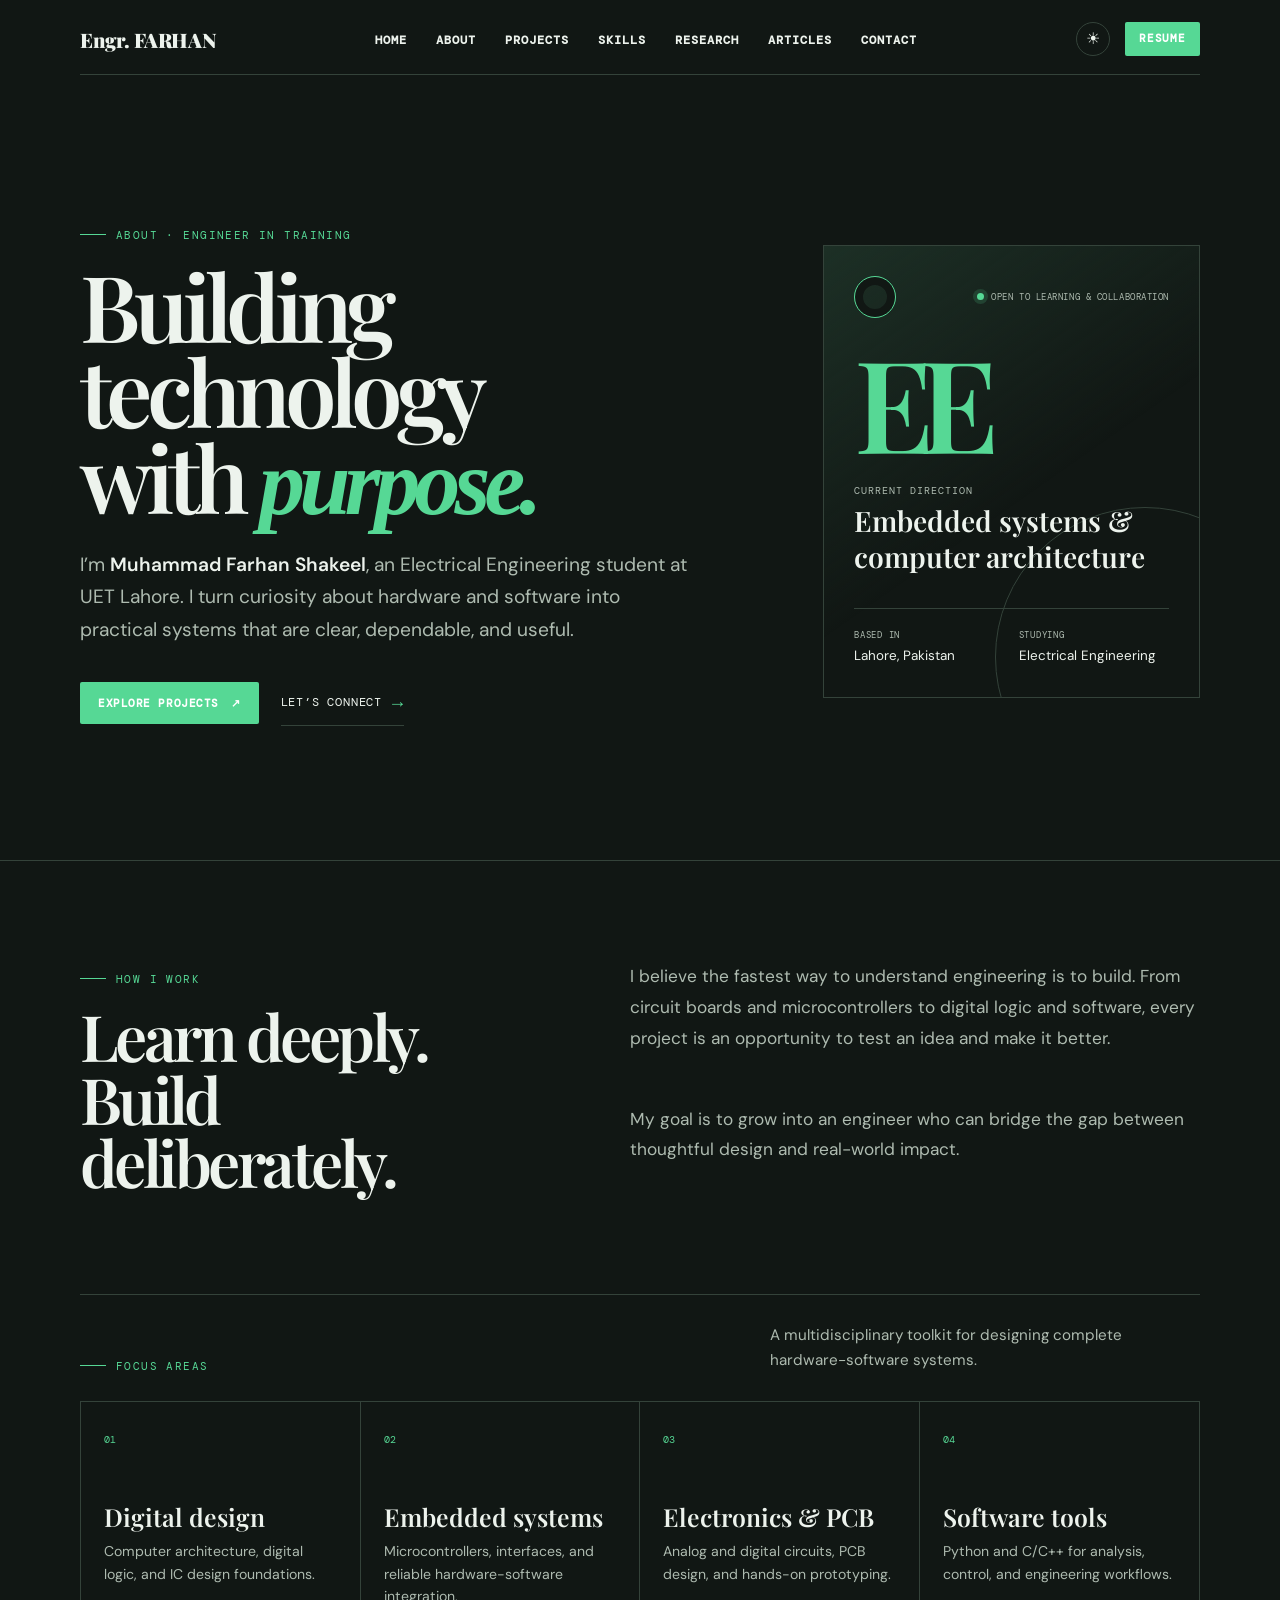
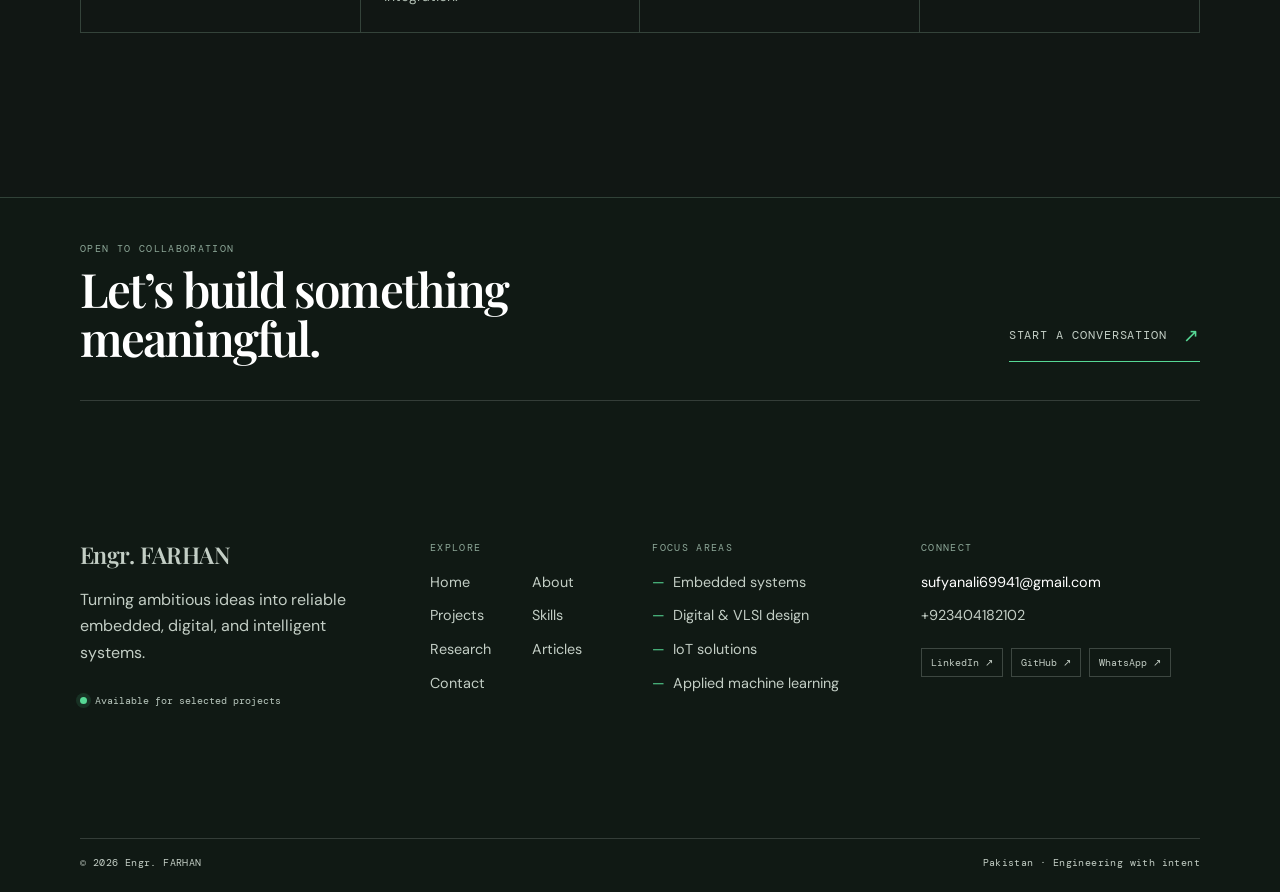
==== commit c934e18e: "Done" ====
--- a/about.html
+++ b/about.html
@@ -77,7 +77,7 @@
 </head>
 
 
-<body>
+<body class="about-page">
 
 
     <!-- ==============================
@@ -406,6 +406,45 @@
 
         </section>
 
+        <section class="about-hero-section">
+            <div class="container about-hero-grid">
+                <div class="about-introduction">
+                    <span class="about-eyebrow">About · Engineer in training</span>
+                    <h1>Building technology<br>with <em>purpose.</em></h1>
+                    <p class="about-lead">I’m <strong>Muhammad Farhan Shakeel</strong>, an Electrical Engineering student at UET Lahore. I turn curiosity about hardware and software into practical systems that are clear, dependable, and useful.</p>
+                    <div class="about-actions">
+                        <a class="btn-primary" href="projects.html">Explore projects <span aria-hidden="true">↗</span></a>
+                        <a class="about-text-link" href="contact.html">Let’s connect <span aria-hidden="true">→</span></a>
+                    </div>
+                </div>
+                <aside class="about-profile-card" aria-label="Profile overview">
+                    <div class="about-profile-top"><span class="about-orbit" aria-hidden="true"></span><span class="about-status"><i aria-hidden="true"></i> Open to learning &amp; collaboration</span></div>
+                    <div class="about-monogram" aria-hidden="true">EE</div>
+                    <div><span class="about-card-label">Current direction</span><strong>Embedded systems &amp;<br>computer architecture</strong></div>
+                    <dl class="about-facts"><div><dt>Based in</dt><dd>Lahore, Pakistan</dd></div><div><dt>Studying</dt><dd>Electrical Engineering</dd></div></dl>
+                </aside>
+            </div>
+        </section>
+
+        <section class="about-story-section">
+            <div class="container about-story-grid">
+                <div><span class="about-eyebrow">How I work</span><h2>Learn deeply.<br>Build deliberately.</h2></div>
+                <div class="about-story-copy"><p>I believe the fastest way to understand engineering is to build. From circuit boards and microcontrollers to digital logic and software, every project is an opportunity to test an idea and make it better.</p><p>My goal is to grow into an engineer who can bridge the gap between thoughtful design and real-world impact.</p></div>
+            </div>
+        </section>
+
+        <section class="about-focus-section">
+            <div class="container">
+                <div class="about-section-heading"><span class="about-eyebrow">Focus areas</span><p>A multidisciplinary toolkit for designing complete hardware-software systems.</p></div>
+                <div class="about-focus-grid">
+                    <article><span>01</span><h3>Digital design</h3><p>Computer architecture, digital logic, and IC design foundations.</p></article>
+                    <article><span>02</span><h3>Embedded systems</h3><p>Microcontrollers, interfaces, and reliable hardware-software integration.</p></article>
+                    <article><span>03</span><h3>Electronics &amp; PCB</h3><p>Analog and digital circuits, PCB design, and hands-on prototyping.</p></article>
+                    <article><span>04</span><h3>Software tools</h3><p>Python and C/C++ for analysis, control, and engineering workflows.</p></article>
+                </div>
+            </div>
+        </section>
+
     </main>
 
 
--- a/assets/css/reference-theme.css
+++ b/assets/css/reference-theme.css
@@ -88,7 +88,7 @@
 .hero-left h1, section h2, .section-title h2 { color:var(--ink) !important; font-family:var(--serif) !important; letter-spacing:-.04em; line-height:1.05; }
 .hero-left h1 { font-size:clamp(3rem, 5.6vw, 5rem); margin:20px 0 14px; }
 .hero-left h1 { text-align:left; }
-.hero-left h2 { font-family:var(--sans) !important; color:#1688ff !important; font-size:clamp(1.45rem, 2.2vw, 2rem); font-weight:700; margin-bottom:18px; min-height:1.3em; }
+.hero-left h2 { font-family:var(--sans) !important; color:var(--green) !important; font-size:clamp(1.45rem, 2.2vw, 2rem); font-weight:700; margin-bottom:18px; min-height:1.3em; }
 .hero-intro { max-width:600px; color:var(--ink) !important; font-size:1.08rem; font-weight:600; line-height:1.45; margin-bottom:16px !important; }
 .hero-identity { color:var(--green); font-size:larger; font-weight:800; }
 .hero-description { max-width:560px; }
@@ -242,10 +242,10 @@
 .article-card p, .article-summary, .article-body p { color:var(--muted-ink) !important; }
 .article-meta { display:flex; justify-content:space-between; gap:12px; color:var(--green); font:.65rem var(--mono); text-transform:uppercase; letter-spacing:.06em; }
 .article-link { display:inline-block; margin-top:18px; color:var(--green) !important; font:.7rem var(--mono); text-transform:uppercase; }
-.article-back { display:inline-grid; place-items:center; width:58px; height:58px; margin-top:18px; color:var(--green) !important; font:700 2.3rem/1 var(--sans); text-decoration:none; }
-.article-back:hover, .article-back:focus-visible { color:var(--green) !important; background:var(--green-soft); outline:2px solid var(--green); outline-offset:4px; }
-body.dark-mode .article-back { color:#fff !important; }
-body.dark-mode .article-back:hover, body.dark-mode .article-back:focus-visible { color:#fff !important; outline-color:#fff; }
+.article-back { display:inline-flex; align-items:center; gap:8px; width:auto; min-height:38px; box-sizing:border-box; margin-top:18px; padding:8px 12px; border:1px solid var(--line); color:var(--ink) !important; background:transparent; font:.68rem/1 var(--mono); letter-spacing:.06em; text-decoration:none; text-transform:uppercase; transition:background .2s ease, border-color .2s ease, color .2s ease, transform .2s ease; }
+.article-back > span:first-child { color:var(--green); font:1.15rem/1 var(--sans); transition:transform .2s ease; }
+.article-back:hover, .article-back:focus-visible { border-color:var(--green); color:#fff !important; background:var(--green); outline:none; transform:translateX(-2px); }
+.article-back:hover > span:first-child, .article-back:focus-visible > span:first-child { color:#fff; transform:translateX(-2px); }
 .article-empty { color:var(--muted-ink); }
 .article-reader { max-width:980px; position:relative; }
 .article-reader-top { display:flex; align-items:center; justify-content:space-between; gap:24px; margin-bottom:34px; }
@@ -396,6 +396,65 @@
     .project-page .section-title h2 { font-size:2.2rem; }
 }
 
+/* About page: a focused editorial profile instead of a generic text block. */
+.about-page main > section:first-child { display:none; }
+.about-page .about-hero-section { min-height:calc(100vh - 115px); display:grid; align-items:center; padding:84px 0 76px !important; overflow:hidden; }
+.about-hero-grid { display:grid; grid-template-columns:minmax(0, 1.25fr) minmax(330px, .75fr); align-items:center; gap:clamp(46px, 9vw, 140px); }
+.about-eyebrow { display:inline-flex; align-items:center; gap:10px; color:var(--green); font:.68rem var(--mono); letter-spacing:.13em; text-transform:uppercase; }
+.about-eyebrow::before { content:""; width:26px; height:1px; background:currentColor; }
+.about-introduction { animation:about-rise .7s cubic-bezier(.2,.8,.2,1) both; }
+.about-introduction h1 { max-width:720px; margin:18px 0 22px; color:var(--ink); font:600 clamp(3.45rem, 7.2vw, 7rem)/.93 var(--serif); letter-spacing:-.065em; }
+.about-introduction h1 em { color:var(--green); font-style:italic; }
+.about-lead { max-width:620px; margin:0; color:var(--muted-ink) !important; font-size:clamp(1.05rem, 1.5vw, 1.2rem); line-height:1.7; }
+.about-lead strong { color:var(--ink); font-weight:600; }
+.about-actions { display:flex; align-items:center; flex-wrap:wrap; gap:22px; margin-top:34px; }
+.about-actions .btn-primary { display:inline-flex; align-items:center; gap:12px; }
+.about-text-link { display:inline-flex; align-items:center; gap:10px; color:var(--ink) !important; border-bottom:1px solid var(--line); padding:10px 0; font:.72rem var(--mono); letter-spacing:.07em; text-transform:uppercase; }
+.about-text-link span { color:var(--green); font-size:1.15rem; }
+.about-profile-card { position:relative; display:grid; gap:32px; min-height:430px; box-sizing:border-box; padding:30px; border:1px solid var(--line); background:linear-gradient(145deg, var(--green-soft), transparent 55%); overflow:hidden; animation:about-rise .7s .12s cubic-bezier(.2,.8,.2,1) both; }
+.about-profile-card::after { content:""; position:absolute; right:-96px; bottom:-110px; width:300px; aspect-ratio:1; border:1px solid var(--line); border-radius:50%; }
+.about-profile-top { display:flex; justify-content:space-between; align-items:center; gap:16px; }
+.about-orbit { width:42px; height:42px; border:1px solid var(--green); border-radius:50%; box-shadow:inset 0 0 0 8px var(--paper); }
+.about-status { display:inline-flex; align-items:center; gap:7px; color:var(--muted-ink); font:.58rem var(--mono); letter-spacing:.06em; text-transform:uppercase; }
+.about-status i { width:7px; height:7px; border-radius:50%; background:var(--green); box-shadow:0 0 0 4px color-mix(in srgb, var(--green) 16%, transparent); }
+.about-monogram { position:relative; z-index:1; color:var(--green); font:600 clamp(5.5rem, 10vw, 8rem)/.8 var(--serif); letter-spacing:-.12em; }
+.about-card-label { display:block; margin-bottom:8px; color:var(--muted-ink); font:.62rem var(--mono); letter-spacing:.1em; text-transform:uppercase; }
+.about-profile-card strong { position:relative; z-index:1; color:var(--ink); font:600 clamp(1.45rem, 2.2vw, 2rem)/1.12 var(--serif); }
+.about-facts { position:relative; z-index:1; display:grid; grid-template-columns:1fr 1fr; gap:14px; margin:0; padding-top:20px; border-top:1px solid var(--line); }
+.about-facts div { display:grid; gap:4px; }
+.about-facts dt { color:var(--muted-ink); font:.58rem var(--mono); letter-spacing:.08em; text-transform:uppercase; }
+.about-facts dd { margin:0; color:var(--ink); font-size:.84rem; }
+.about-story-section { padding:100px 0 !important; border-top:1px solid var(--line); }
+.about-story-grid { display:grid; grid-template-columns:.85fr 1.15fr; gap:clamp(40px, 10vw, 160px); }
+.about-story-grid h2 { margin:18px 0 0; color:var(--ink); font:600 clamp(2.7rem, 5vw, 5rem)/.98 var(--serif); letter-spacing:-.055em; }
+.about-story-copy { display:grid; gap:22px; max-width:660px; }
+.about-story-copy p { margin:0; color:var(--muted-ink) !important; font-size:1.08rem; line-height:1.78; }
+.about-focus-section { padding:0 0 92px !important; }
+.about-section-heading { display:flex; align-items:end; justify-content:space-between; gap:40px; padding:28px 0; border-top:1px solid var(--line); }
+.about-section-heading p { max-width:430px; margin:0; color:var(--muted-ink) !important; font-size:.95rem; }
+.about-focus-grid { display:grid; grid-template-columns:repeat(4, minmax(0, 1fr)); border:1px solid var(--line); }
+.about-focus-grid article { min-height:230px; padding:23px; border-right:1px solid var(--line); transition:background .25s ease, color .25s ease; }
+.about-focus-grid article:last-child { border-right:0; }
+.about-focus-grid article:hover { background:var(--green-soft); }
+.about-focus-grid article > span { color:var(--green); font:.65rem var(--mono); }
+.about-focus-grid h3 { margin:52px 0 10px; color:var(--ink); font:600 1.55rem/1.1 var(--serif); }
+.about-focus-grid p { margin:0; color:var(--muted-ink) !important; font-size:.88rem; line-height:1.6; }
+@keyframes about-rise { from { opacity:0; transform:translateY(18px); } to { opacity:1; transform:translateY(0); } }
+@media (max-width:768px) {
+    .about-page .about-hero-section { min-height:auto; padding:60px 0 54px !important; }
+    .about-hero-grid, .about-story-grid { grid-template-columns:1fr; gap:46px; }
+    .about-introduction h1 { font-size:clamp(3.4rem, 15vw, 5rem); }
+    .about-profile-card { min-height:360px; padding:24px; }
+    .about-story-section { padding:64px 0 !important; }
+    .about-section-heading { align-items:flex-start; flex-direction:column; gap:16px; }
+    .about-focus-grid { grid-template-columns:1fr 1fr; }
+    .about-focus-grid article { min-height:190px; border-bottom:1px solid var(--line); }
+    .about-focus-grid article:nth-child(2) { border-right:0; }
+    .about-focus-grid article:nth-child(n+3) { border-bottom:0; }
+    .about-focus-grid h3 { margin-top:34px; }
+}
+@media (prefers-reduced-motion: reduce) { .about-introduction, .about-profile-card { animation:none; } }
+
 .home-page .hero { padding:64px 0 58px !important; }
 .home-page .hero-container { gap:48px; }
 .home-page .hero-left h1 { font-size:clamp(2.8rem, 5.2vw, 5rem); margin:16px 0 12px; }
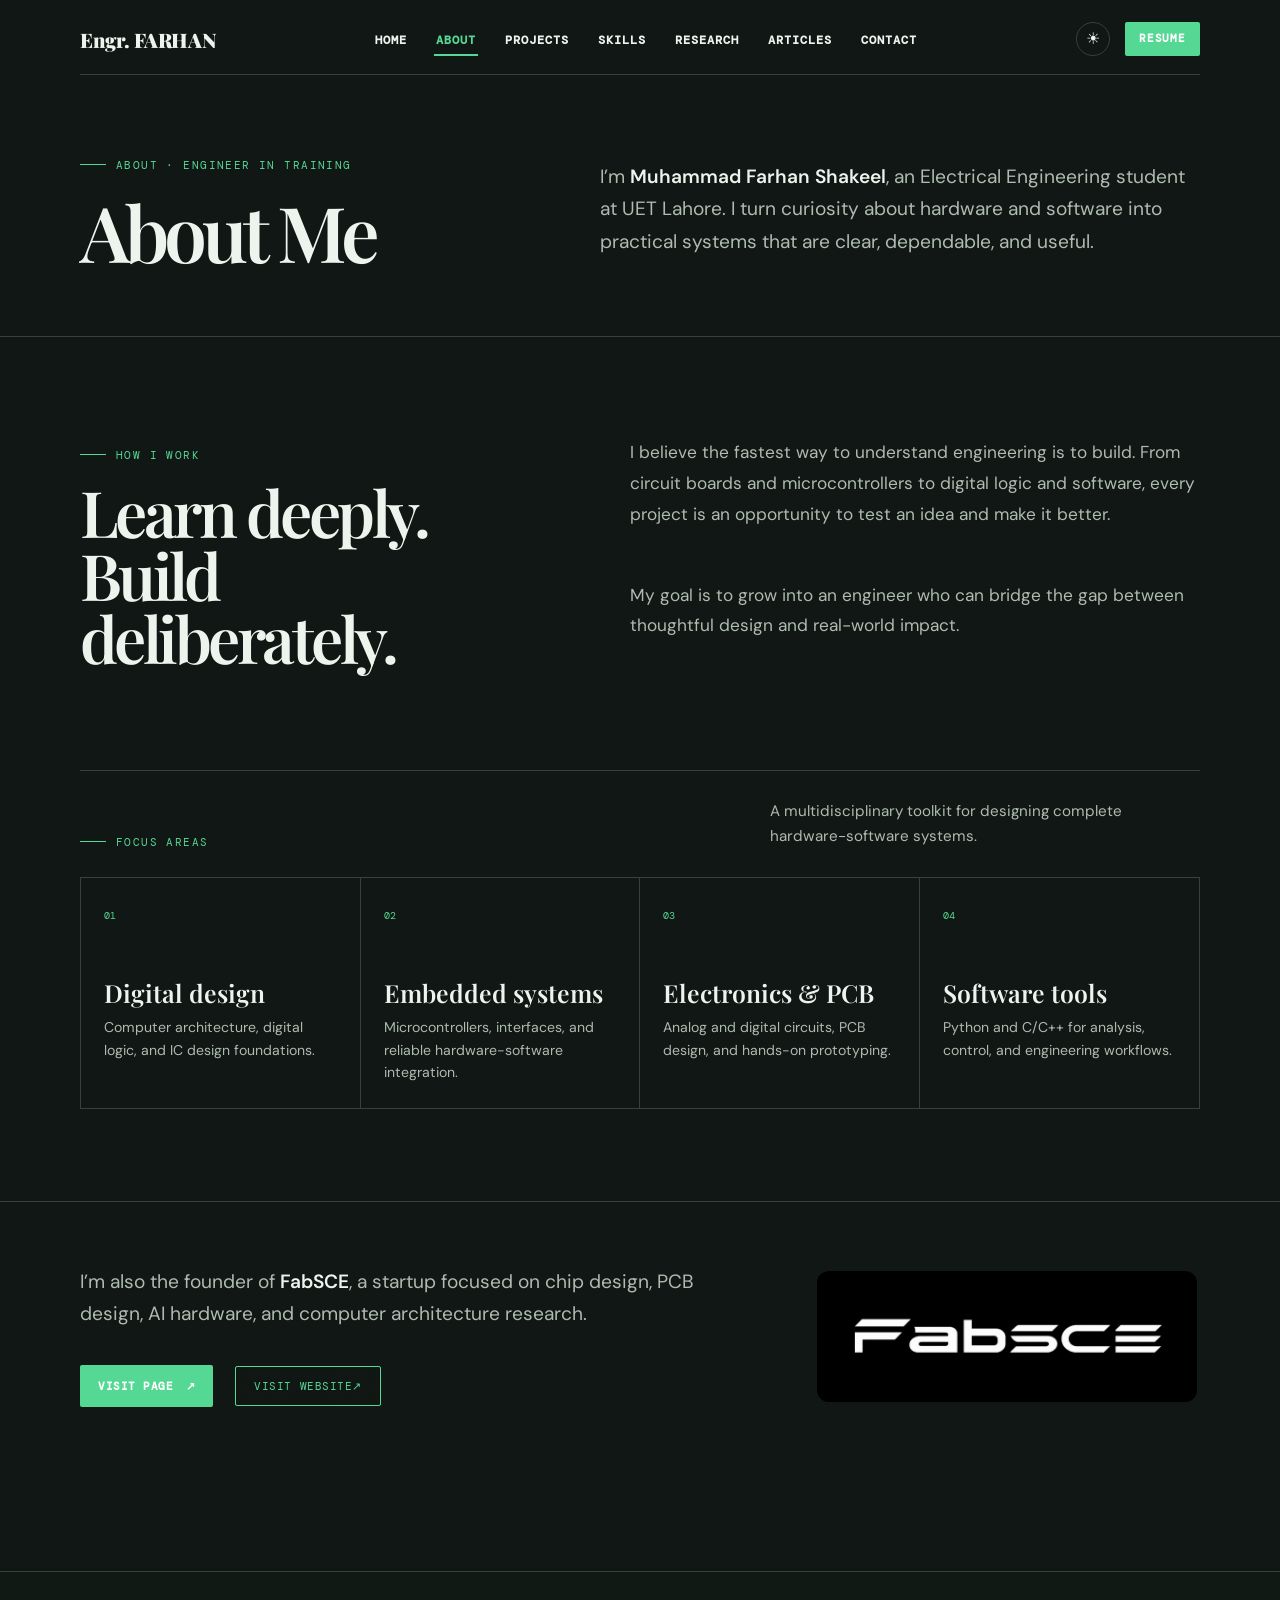
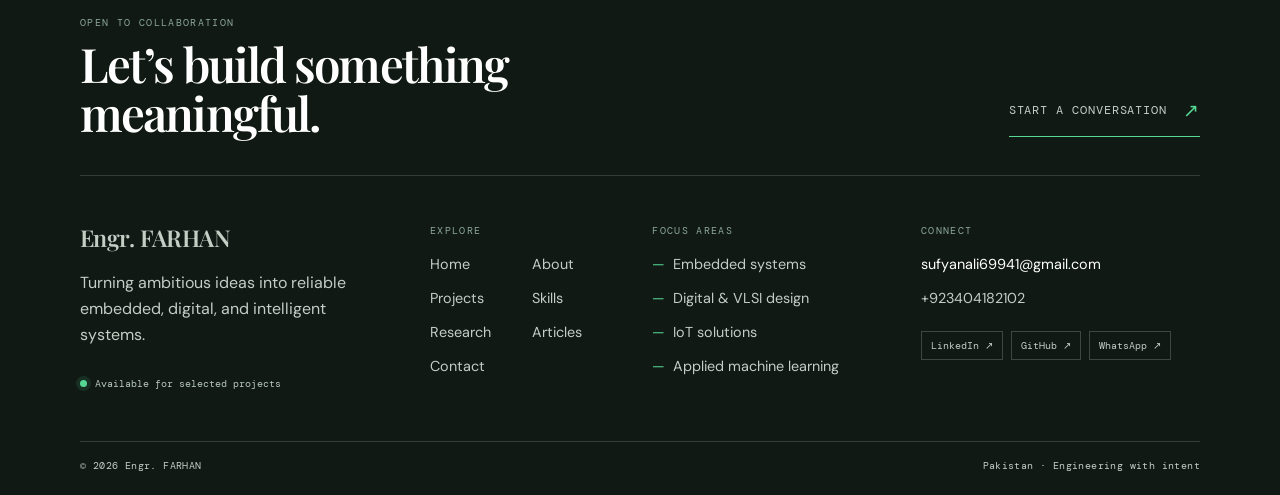
==== commit 406d10bb: "Done" ====
--- a/about.html
+++ b/about.html
@@ -409,20 +409,12 @@
         <section class="about-hero-section">
             <div class="container about-hero-grid">
                 <div class="about-introduction">
-                    <span class="about-eyebrow">About · Engineer in training</span>
-                    <h1>Building technology<br>with <em>purpose.</em></h1>
+                    <div class="about-introduction-heading">
+                        <span class="about-eyebrow">About · Engineer in training</span>
+                        <h1>About Me</h1>
+                    </div>
                     <p class="about-lead">I’m <strong>Muhammad Farhan Shakeel</strong>, an Electrical Engineering student at UET Lahore. I turn curiosity about hardware and software into practical systems that are clear, dependable, and useful.</p>
-                    <div class="about-actions">
-                        <a class="btn-primary" href="projects.html">Explore projects <span aria-hidden="true">↗</span></a>
-                        <a class="about-text-link" href="contact.html">Let’s connect <span aria-hidden="true">→</span></a>
-                    </div>
                 </div>
-                <aside class="about-profile-card" aria-label="Profile overview">
-                    <div class="about-profile-top"><span class="about-orbit" aria-hidden="true"></span><span class="about-status"><i aria-hidden="true"></i> Open to learning &amp; collaboration</span></div>
-                    <div class="about-monogram" aria-hidden="true">EE</div>
-                    <div><span class="about-card-label">Current direction</span><strong>Embedded systems &amp;<br>computer architecture</strong></div>
-                    <dl class="about-facts"><div><dt>Based in</dt><dd>Lahore, Pakistan</dd></div><div><dt>Studying</dt><dd>Electrical Engineering</dd></div></dl>
-                </aside>
             </div>
         </section>
 
@@ -445,6 +437,22 @@
             </div>
         </section>
 
+        <section class="about-startup-section" aria-label="FabSCE startup">
+            <div class="container about-startup-grid">
+                <div class="about-startup-copy">
+                    <p class="about-lead">I’m also the founder of <strong>FabSCE</strong>, a startup focused on chip design, PCB design, AI hardware, and computer architecture research.</p>
+                    <div class="about-actions">
+                        <a class="btn-primary" href="https://www.linkedin.com/company/fabsce" target="_blank" rel="noopener noreferrer">Visit Page <span aria-hidden="true">↗</span></a>
+                        <!-- Website URL pending. -->
+                        <button class="btn-secondary" type="button" disabled>Visit Website <span aria-hidden="true">↗</span></button>
+                    </div>
+                </div>
+                <figure class="about-startup-logo">
+                    <img src="assets/images/FabSCE.jpeg" alt="FabSCE startup logo" loading="lazy" decoding="async">
+                </figure>
+            </div>
+        </section>
+
     </main>
 
 
--- a/assets/css/reference-theme.css
+++ b/assets/css/reference-theme.css
@@ -75,8 +75,16 @@
 .theme-toggle:hover, .pdf-theme-toggle:hover, .mobile-nav-close:hover, .menu-btn:hover { transform:scale(1.05) !important; }
 .menu-btn { border-radius:2px; background:transparent !important; color:var(--ink); border:1px solid var(--line); }
 .menu-btn i { display:block; width:18px; height:14px; font-size:0; background:linear-gradient(to bottom, var(--ink) 0 2px, transparent 2px 6px, var(--ink) 6px 8px, transparent 8px 12px, var(--ink) 12px 14px); }
-.mobile-nav { background:var(--paper) !important; }
-.mobile-nav a { color:var(--ink) !important; }
+.mobile-nav { background:var(--paper) !important; width:min(360px, 90vw); height:100vh; height:100dvh; right:0; padding:90px 22px max(24px, env(safe-area-inset-bottom)); overflow-y:auto; overscroll-behavior:contain; transform:translateX(100%); visibility:hidden; transition:transform .3s ease, visibility .3s; border-left:1px solid var(--line); }
+.mobile-nav.active { transform:translateX(0); visibility:visible; }
+.mobile-nav ul { gap:8px; }
+.mobile-nav a { display:flex; align-items:center; justify-content:space-between; min-height:52px; padding:12px 16px; border:1px solid transparent; border-radius:10px; color:var(--ink) !important; transition:background .2s, color .2s, transform .2s; -webkit-tap-highlight-color:transparent; }
+.mobile-nav a::after { content:"→"; opacity:.45; transition:transform .2s; }
+.mobile-nav a:hover, .mobile-nav a.active, .mobile-nav a:focus-visible { background:var(--green-soft); color:var(--green) !important; border-color:var(--line); }
+.mobile-nav a:hover::after { transform:translateX(4px); }
+.mobile-nav a:active { transform:scale(.97); background:var(--green-soft); }
+.menu-btn:focus-visible, .mobile-nav-close:focus-visible, .mobile-nav a:focus-visible { outline:2px solid var(--green); outline-offset:3px; }
+body.menu-open { overflow:hidden; }
 .mobile-nav-close { position:absolute; top:20px; right:22px; width:42px; height:42px; display:grid; place-items:center; padding:0; border:1px solid var(--line); border-radius:50%; background:transparent; color:var(--ink); cursor:pointer; font-size:2rem; font-weight:300; line-height:1; }
 .mobile-nav-close:hover { background:var(--green); color:#fff; border-color:var(--green); }
 section, .projects { padding:92px 0 80px !important; }
@@ -89,6 +97,7 @@
 .hero-left h1 { font-size:clamp(3rem, 5.6vw, 5rem); margin:20px 0 14px; }
 .hero-left h1 { text-align:left; }
 .hero-left h2 { font-family:var(--sans) !important; color:var(--green) !important; font-size:clamp(1.45rem, 2.2vw, 2rem); font-weight:700; margin-bottom:18px; min-height:1.3em; }
+.hero-left h2.typing-text { color:#3b82f6 !important; }
 .hero-intro { max-width:600px; color:var(--ink) !important; font-size:1.08rem; font-weight:600; line-height:1.45; margin-bottom:16px !important; }
 .hero-identity { color:var(--green); font-size:larger; font-weight:800; }
 .hero-description { max-width:560px; }
@@ -203,7 +212,7 @@
 .contact-form button { border:0; cursor:pointer; justify-self:start; }
 .contact-form-note { display:flex; align-items:center; gap:9px; margin-top:22px; padding-top:17px; border-top:1px solid var(--line); color:var(--muted-ink); font:.68rem var(--mono); }
 .contact-form-note i { color:var(--green); }
-.site-footer { margin-top:72px; overflow:hidden; background:#101914 !important; color:#edf3ed !important; border-top:1px solid #314238; }
+.site-footer { margin-top:72px; overflow:hidden; background:#101914 !important; color:#edf3ed !important; border-top:1px solid #314238; text-align:left !important; }
 .site-footer a, .site-footer p, .site-footer .site-footer-bottom { color:#c3cec5 !important; }
 .footer-cta { display:flex; align-items:end; justify-content:space-between; gap:32px; padding:42px 0 38px; border-bottom:1px solid rgba(195,206,197,.2); }
 .footer-cta h2 { max-width:600px; margin:7px 0 0; color:#fff; font:600 clamp(2rem, 3.7vw, 3.5rem)/1.04 var(--serif); letter-spacing:-.04em; }
@@ -211,7 +220,7 @@
 .footer-cta-link { display:inline-flex; align-items:center; gap:16px; flex:none; padding:13px 0; color:#fff !important; border-bottom:1px solid #56d895; font:.72rem var(--mono); letter-spacing:.08em; text-transform:uppercase; }
 .footer-cta-link span { color:#56d895; font-size:1.2rem; }
 .site-footer-inner { display:grid; grid-template-columns:1.35fr .8fr 1fr 1.2fr; gap:36px; padding:46px 0; }
-.site-footer-inner section { min-width:0; }
+.site-footer-inner section { min-width:0; padding:0 !important; }
 .footer-brand-name { display:inline-block; color:#fff !important; font:600 1.45rem var(--serif); letter-spacing:-.025em; }
 .footer-brand p { max-width:290px; margin:14px 0 20px; line-height:1.65; }
 .footer-status { display:inline-flex; align-items:center; gap:8px; color:#b9c8be; font:.65rem var(--mono); }
@@ -362,7 +371,8 @@
     .section-title { margin-bottom:34px; }
     .site-footer { margin-top:48px; }
     .footer-cta { align-items:flex-start; flex-direction:column; gap:22px; padding:34px 0 30px; }
-    .footer-cta h2 { font-size:clamp(2rem, 10vw, 3rem); }
+    .footer-cta > div { width:100%; max-width:100%; }
+    .footer-cta h2 { font-size:clamp(2rem, 9vw, 2.55rem); }
     .site-footer-inner { grid-template-columns:1fr; gap:30px; padding:34px 0; }
     .site-footer-bottom { align-items:flex-start; flex-direction:column; gap:6px; padding:15px 0 20px; }
     .timeline-wrapper { grid-template-columns:1fr; }
@@ -398,15 +408,19 @@
 
 /* About page: a focused editorial profile instead of a generic text block. */
 .about-page main > section:first-child { display:none; }
-.about-page .about-hero-section { min-height:calc(100vh - 115px); display:grid; align-items:center; padding:84px 0 76px !important; overflow:hidden; }
-.about-hero-grid { display:grid; grid-template-columns:minmax(0, 1.25fr) minmax(330px, .75fr); align-items:center; gap:clamp(46px, 9vw, 140px); }
+.about-page .about-hero-section { padding:72px 0 64px !important; }
+.about-hero-grid { display:grid; grid-template-columns:1fr; align-items:center; }
 .about-eyebrow { display:inline-flex; align-items:center; gap:10px; color:var(--green); font:.68rem var(--mono); letter-spacing:.13em; text-transform:uppercase; }
 .about-eyebrow::before { content:""; width:26px; height:1px; background:currentColor; }
-.about-introduction { animation:about-rise .7s cubic-bezier(.2,.8,.2,1) both; }
-.about-introduction h1 { max-width:720px; margin:18px 0 22px; color:var(--ink); font:600 clamp(3.45rem, 7.2vw, 7rem)/.93 var(--serif); letter-spacing:-.065em; }
+.about-introduction { display:grid; grid-template-columns:minmax(0, .85fr) minmax(0, 1.15fr); align-items:center; gap:clamp(32px, 6vw, 90px); animation:about-rise .7s cubic-bezier(.2,.8,.2,1) both; }
+.about-introduction h1 { max-width:720px; margin:18px 0 0; color:var(--ink); font:600 clamp(3.45rem, 6vw, 6rem)/1.05 var(--serif); letter-spacing:-.065em; }
 .about-introduction h1 em { color:var(--green); font-style:italic; }
 .about-lead { max-width:620px; margin:0; color:var(--muted-ink) !important; font-size:clamp(1.05rem, 1.5vw, 1.2rem); line-height:1.7; }
 .about-lead strong { color:var(--ink); font-weight:600; }
+.about-startup-section { padding:64px 0 92px !important; border-top:1px solid var(--line); }
+.about-startup-grid { display:grid; grid-template-columns:minmax(0, 1.25fr) minmax(0, .75fr); align-items:center; gap:clamp(32px, 7vw, 100px); }
+.about-startup-logo { margin:0; width:100%; max-width:380px; justify-self:center; }
+.about-startup-logo img { display:block; width:100%; height:auto; object-fit:contain; border-radius:12px; }
 .about-actions { display:flex; align-items:center; flex-wrap:wrap; gap:22px; margin-top:34px; }
 .about-actions .btn-primary { display:inline-flex; align-items:center; gap:12px; }
 .about-text-link { display:inline-flex; align-items:center; gap:10px; color:var(--ink) !important; border-bottom:1px solid var(--line); padding:10px 0; font:.72rem var(--mono); letter-spacing:.07em; text-transform:uppercase; }
@@ -442,8 +456,9 @@
 @keyframes about-rise { from { opacity:0; transform:translateY(18px); } to { opacity:1; transform:translateY(0); } }
 @media (max-width:768px) {
     .about-page .about-hero-section { min-height:auto; padding:60px 0 54px !important; }
-    .about-hero-grid, .about-story-grid { grid-template-columns:1fr; gap:46px; }
+    .about-hero-grid, .about-story-grid, .about-startup-grid { grid-template-columns:1fr; gap:46px; }
     .about-introduction h1 { font-size:clamp(3.4rem, 15vw, 5rem); }
+    .about-introduction { grid-template-columns:1fr; gap:24px; }
     .about-profile-card { min-height:360px; padding:24px; }
     .about-story-section { padding:64px 0 !important; }
     .about-section-heading { align-items:flex-start; flex-direction:column; gap:16px; }
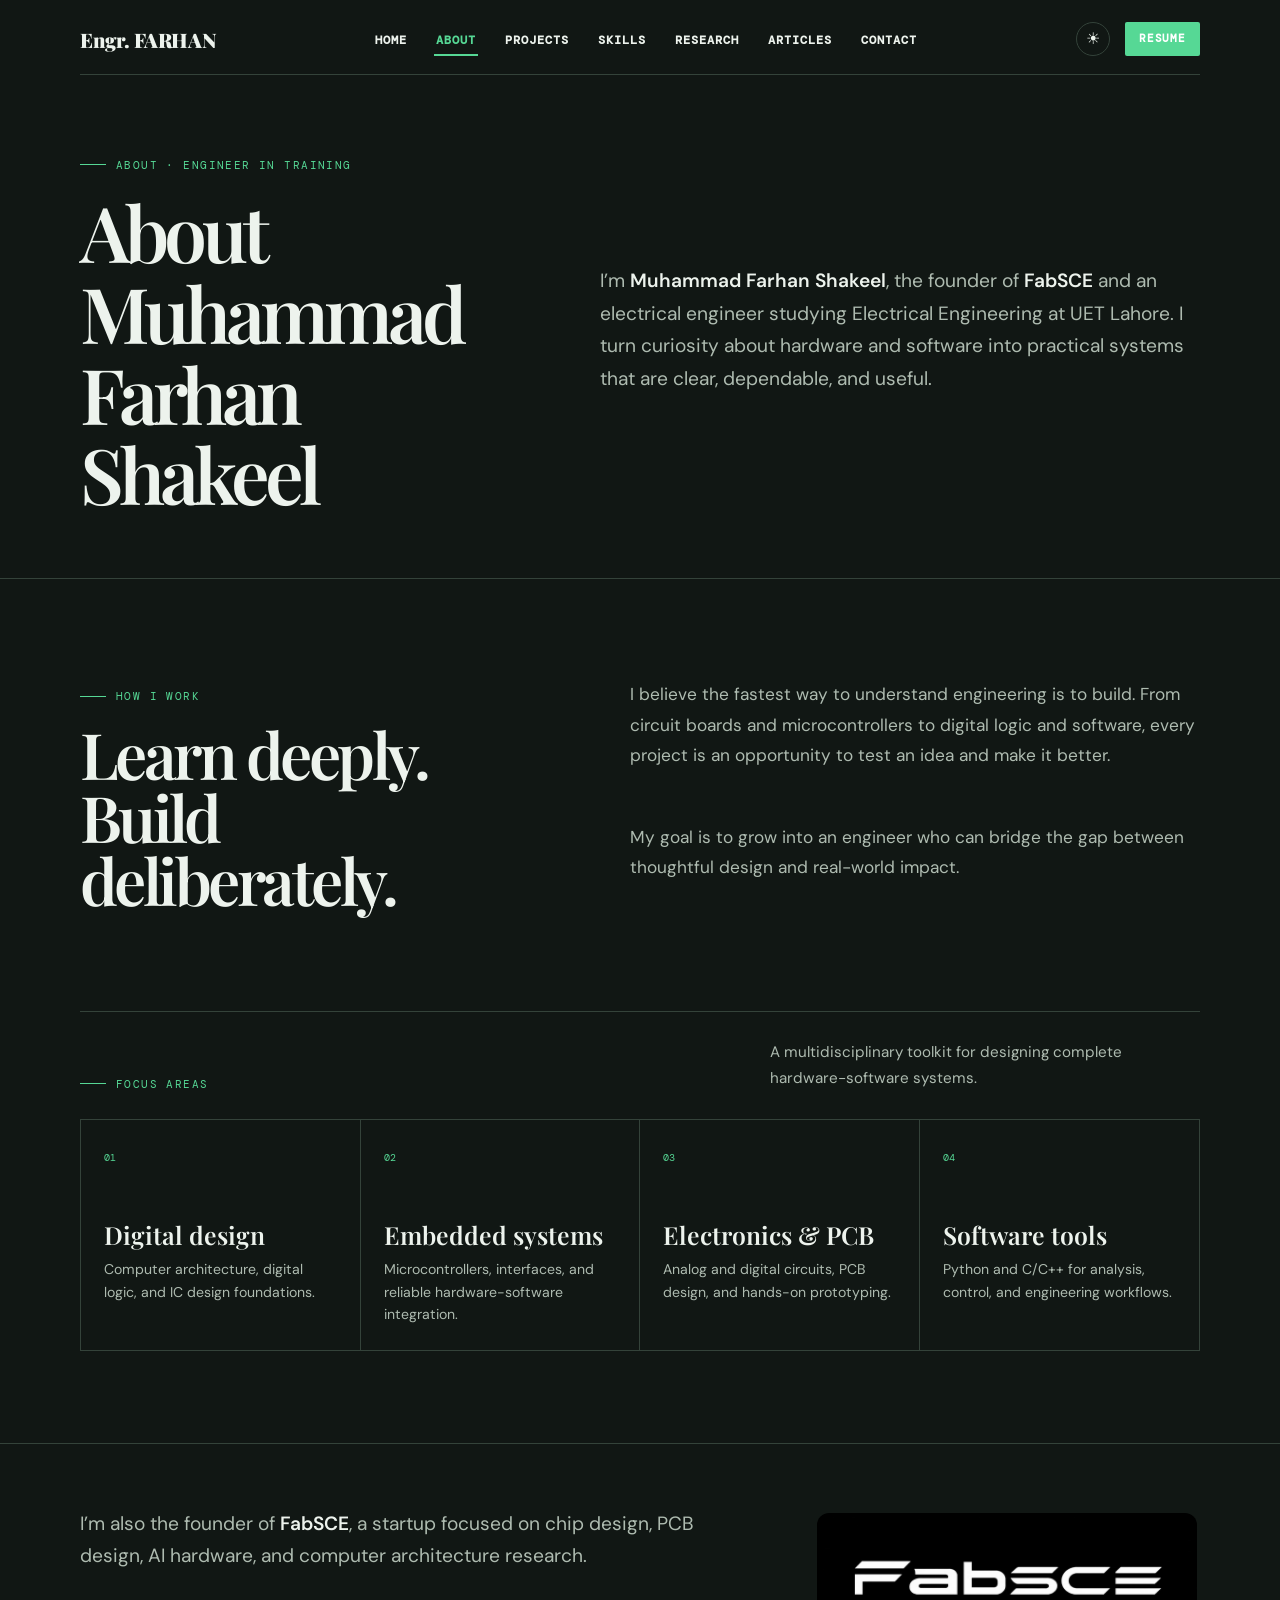
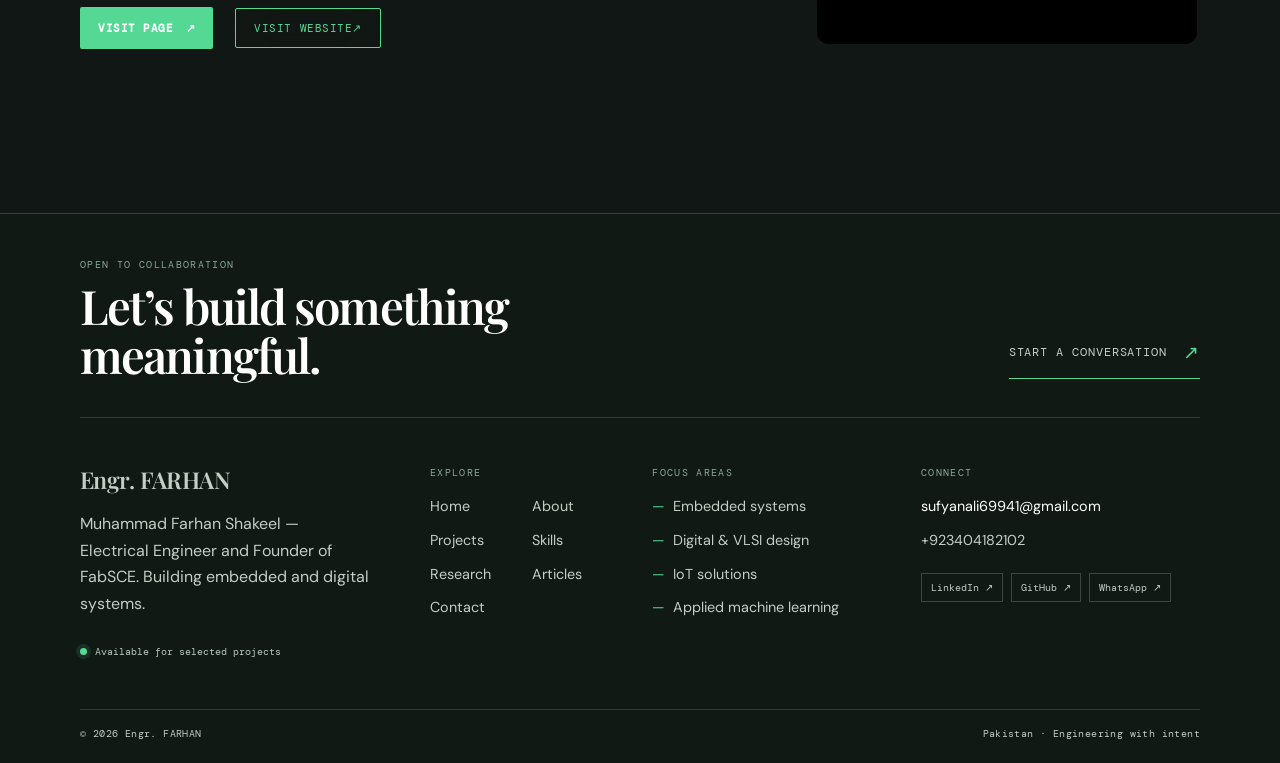
==== commit 48a164ba: "Done" ====
--- a/about.html
+++ b/about.html
@@ -14,9 +14,18 @@
         content="width=device-width, initial-scale=1.0"
     >
 
-    <title>
-        About | Farhan Portfolio
-    </title>
+    <title>About Muhammad Farhan Shakeel | Founder of FabSCE</title>
+    <meta name="description" content="Learn about Muhammad Farhan Shakeel, founder of FabSCE, his electrical engineering studies at UET Lahore, and his work in circuits and embedded systems.">
+    <meta name="author" content="Muhammad Farhan Shakeel">
+    <meta name="robots" content="index, follow, max-image-preview:large">
+    <meta property="og:type" content="profile">
+    <meta property="og:site_name" content="Muhammad Farhan Shakeel">
+    <meta property="og:title" content="About Muhammad Farhan Shakeel | Founder of FabSCE">
+    <meta property="og:description" content="Learn about Muhammad Farhan Shakeel, founder of FabSCE, his electrical engineering studies at UET Lahore, and his work in circuits and embedded systems.">
+    <meta name="twitter:card" content="summary_large_image">
+    <meta name="twitter:title" content="About Muhammad Farhan Shakeel | Founder of FabSCE">
+    <meta name="twitter:description" content="Learn about Muhammad Farhan Shakeel, founder of FabSCE, his electrical engineering studies at UET Lahore, and his work in circuits and embedded systems.">
+
 
 
     <!-- Google Fonts -->
@@ -74,6 +83,12 @@
     >
 
     <link rel="stylesheet" href="assets/css/reference-theme.css">
+    <link rel="canonical" href="https://farhanshakeel-ee.netlify.app/about.html">
+    <meta property="og:url" content="https://farhanshakeel-ee.netlify.app/about.html">
+    <meta property="og:image" content="https://farhanshakeel-ee.netlify.app/assets/images/profile/profile.webp">
+    <meta property="og:image:alt" content="Muhammad Farhan Shakeel, founder of FabSCE">
+    <meta name="twitter:image" content="https://farhanshakeel-ee.netlify.app/assets/images/profile/profile.webp">
+    <meta name="twitter:image:alt" content="Muhammad Farhan Shakeel, founder of FabSCE">
 </head>
 
 
@@ -260,7 +275,7 @@
                     </span>
 
                     <h2>
-                        About Me
+                        About Muhammad Farhan Shakeel
                     </h2>
 
                     <p>
@@ -270,7 +285,7 @@
                             Muhammad Farhan Shakeel
                         </strong>,
 
-                        an Electrical Engineering student at the
+                        the founder of FabSCE and an electrical engineer studying at the
                         University of Engineering and Technology,
                         Lahore, with a passion for designing,
                         building, and learning new technologies.
@@ -411,9 +426,9 @@
                 <div class="about-introduction">
                     <div class="about-introduction-heading">
                         <span class="about-eyebrow">About · Engineer in training</span>
-                        <h1>About Me</h1>
+                        <h1>About Muhammad Farhan Shakeel</h1>
                     </div>
-                    <p class="about-lead">I’m <strong>Muhammad Farhan Shakeel</strong>, an Electrical Engineering student at UET Lahore. I turn curiosity about hardware and software into practical systems that are clear, dependable, and useful.</p>
+                    <p class="about-lead">I’m <strong>Muhammad Farhan Shakeel</strong>, the founder of <strong>FabSCE</strong> and an electrical engineer studying Electrical Engineering at UET Lahore. I turn curiosity about hardware and software into practical systems that are clear, dependable, and useful.</p>
                 </div>
             </div>
         </section>
--- a/assets/css/base.css
+++ b/assets/css/base.css
@@ -213,7 +213,7 @@
 
 }
 
-.section-title h2{
+.section-title h1, .section-title h2{
 
     margin-top:10px;
 
--- a/assets/css/responsive.css
+++ b/assets/css/responsive.css
@@ -320,7 +320,7 @@
 
 }
 
-.section-title h2{
+.section-title h1, .section-title h2{
 
     font-size:2rem;
 
--- a/assets/css/reference-theme.css
+++ b/assets/css/reference-theme.css
@@ -35,17 +35,18 @@
     --green-soft: #1d3026;
 }
 
-html { scroll-behavior: smooth; }
+html { scroll-behavior: smooth; overflow-x:clip; }
 body {
     background: var(--paper) !important;
     color: var(--ink) !important;
     font-family: var(--sans) !important;
     line-height: 1.65;
     opacity: 1;
-    transform: translateY(0);
-    transition: opacity 150ms ease-out, transform 150ms ease-out;
-}
-body.page-leaving { opacity: 0; transform: translateY(4px); pointer-events: none; }
+    transform: none;
+    animation: none;
+    transition: opacity 150ms ease-out;
+}
+body.page-leaving { opacity: 0; pointer-events: none; }
 @media (prefers-reduced-motion: reduce) {
     body { transition: none; }
 }
@@ -75,8 +76,8 @@
 .theme-toggle:hover, .pdf-theme-toggle:hover, .mobile-nav-close:hover, .menu-btn:hover { transform:scale(1.05) !important; }
 .menu-btn { border-radius:2px; background:transparent !important; color:var(--ink); border:1px solid var(--line); }
 .menu-btn i { display:block; width:18px; height:14px; font-size:0; background:linear-gradient(to bottom, var(--ink) 0 2px, transparent 2px 6px, var(--ink) 6px 8px, transparent 8px 12px, var(--ink) 12px 14px); }
-.mobile-nav { background:var(--paper) !important; width:min(360px, 90vw); height:100vh; height:100dvh; right:0; padding:90px 22px max(24px, env(safe-area-inset-bottom)); overflow-y:auto; overscroll-behavior:contain; transform:translateX(100%); visibility:hidden; transition:transform .3s ease, visibility .3s; border-left:1px solid var(--line); }
-.mobile-nav.active { transform:translateX(0); visibility:visible; }
+.mobile-nav { background:var(--paper) !important; width:min(360px, 90vw); height:100vh; height:100dvh; right:0; padding:90px 22px max(24px, env(safe-area-inset-bottom)); overflow-y:auto; overscroll-behavior:contain; clip-path:inset(0 0 0 100%); visibility:hidden; pointer-events:none; transition:clip-path .3s ease, visibility .3s; border-left:1px solid var(--line); }
+.mobile-nav.active { clip-path:inset(0); visibility:visible; pointer-events:auto; }
 .mobile-nav ul { gap:8px; }
 .mobile-nav a { display:flex; align-items:center; justify-content:space-between; min-height:52px; padding:12px 16px; border:1px solid transparent; border-radius:10px; color:var(--ink) !important; transition:background .2s, color .2s, transform .2s; -webkit-tap-highlight-color:transparent; }
 .mobile-nav a::after { content:"→"; opacity:.45; transition:transform .2s; }
@@ -93,7 +94,7 @@
 .hero-container { gap:80px; }
 .hero-badge { padding:0; border:0; border-radius:0; background:none; color:var(--green); font-family:var(--mono); font-size:.9rem; font-weight:600; text-transform:uppercase; letter-spacing:.1em; }
 .hero-badge i { display:none; }
-.hero-left h1, section h2, .section-title h2 { color:var(--ink) !important; font-family:var(--serif) !important; letter-spacing:-.04em; line-height:1.05; }
+.hero-left h1, section h2, .section-title h1, .section-title h2 { color:var(--ink) !important; font-family:var(--serif) !important; letter-spacing:-.04em; line-height:1.05; }
 .hero-left h1 { font-size:clamp(3rem, 5.6vw, 5rem); margin:20px 0 14px; }
 .hero-left h1 { text-align:left; }
 .hero-left h2 { font-family:var(--sans) !important; color:var(--green) !important; font-size:clamp(1.45rem, 2.2vw, 2rem); font-weight:700; margin-bottom:18px; min-height:1.3em; }
@@ -124,7 +125,7 @@
 .stat-card h3, .skill-header h3, .project-card h3, .timeline-content h3 { color:var(--ink); font-family:var(--serif); }
 .section-title { text-align:left; margin-bottom:52px; }
 .section-title span { color:var(--green); font-family:var(--mono); font-size:.68rem; letter-spacing:.14em; }
-.section-title h2 { font-size:clamp(2.5rem, 5vw, 4.5rem); margin-top:10px; }
+.section-title h1, .section-title h2 { font-size:clamp(2.5rem, 5vw, 4.5rem); margin-top:10px; }
 .section-title p { max-width:650px; margin:18px 0 0; }
 .skills-grid, .projects-grid { gap:18px; }
 .skill-category { padding:28px; }
@@ -326,7 +327,7 @@
 .project-page section { padding:58px 0 42px !important; }
 .project-page section + section { border-top:1px solid var(--line); }
 .project-page .section-title { margin-bottom:24px; }
-.project-page .section-title h2 { margin:0; font-size:clamp(1.9rem, 3.5vw, 3rem); letter-spacing:-.03em; }
+.project-page .section-title h1, .project-page .section-title h2 { margin:0; font-size:clamp(1.9rem, 3.5vw, 3rem); letter-spacing:-.03em; }
 .project-section-grid { display:grid; grid-template-columns:repeat(2, minmax(0, 1fr)); gap:14px; max-width:1000px; }
 .project-content-block { padding:22px; border:1px solid var(--line); background:var(--paper); }
 .project-content-block h3 { margin:0 0 14px; color:var(--ink); font:600 1.35rem/1.2 var(--serif); }
@@ -367,7 +368,7 @@
     .profile-card { width:min(100%, 330px); margin:0 auto; }
     .profile-caption { width:min(100%, 330px); }
     .hero-left h1 { font-size:clamp(3rem, 14vw, 4.5rem); }
-    .section-title h2 { font-size:2.8rem; }
+    .section-title h1, .section-title h2 { font-size:2.8rem; }
     .section-title { margin-bottom:34px; }
     .site-footer { margin-top:48px; }
     .footer-cta { align-items:flex-start; flex-direction:column; gap:22px; padding:34px 0 30px; }
@@ -403,7 +404,7 @@
     .project-page section { padding:42px 0 30px !important; }
     .project-page .feature-grid, .project-list-grid { grid-template-columns:1fr; }
     .project-section-grid { grid-template-columns:1fr; }
-    .project-page .section-title h2 { font-size:2.2rem; }
+    .project-page .section-title h1, .project-page .section-title h2 { font-size:2.2rem; }
 }
 
 /* About page: a focused editorial profile instead of a generic text block. */
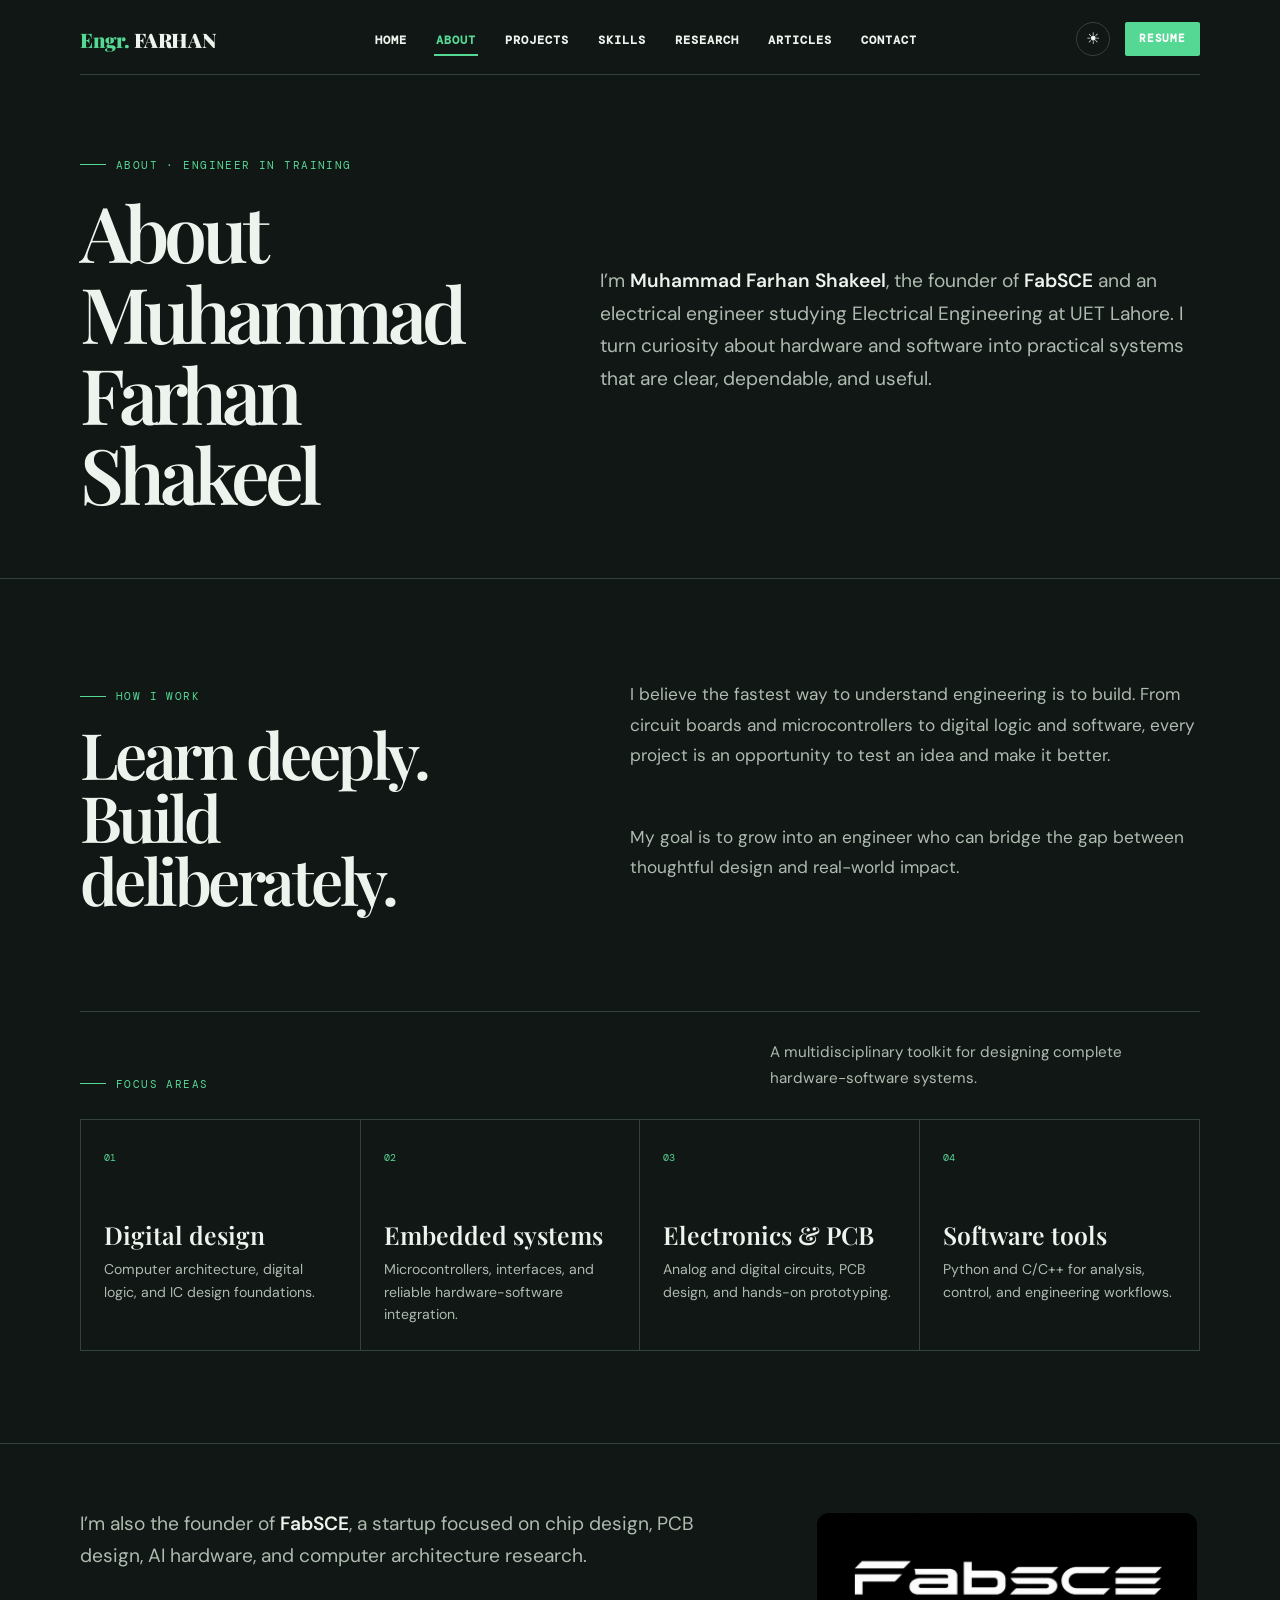
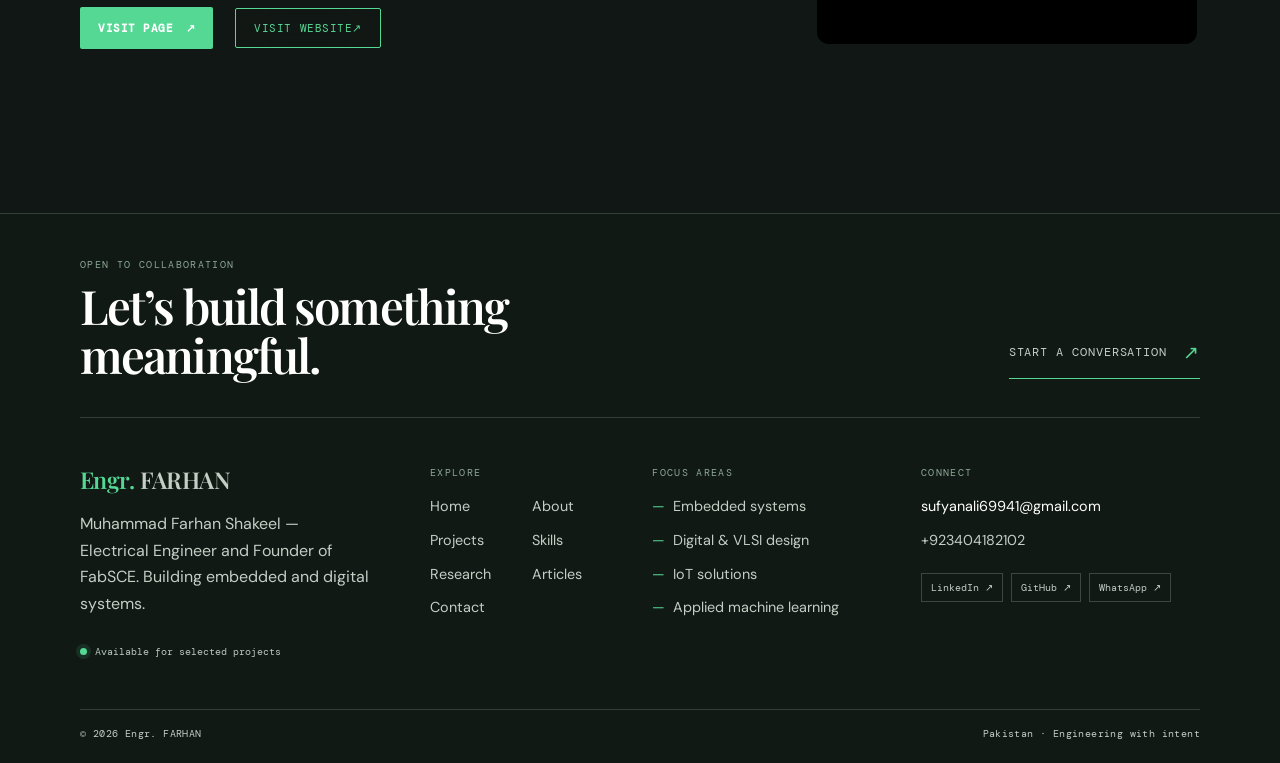
==== commit 32ffbcd6: "Done" ====
--- a/about.html
+++ b/about.html
@@ -123,9 +123,7 @@
             <a
                 href="index.html"
                 class="logo"
-            >
-                Engr.<span>FARHAN</span>
-            </a>
+            ><span class="brand-prefix">Engr.</span> FARHAN</a>
 
 
             <!-- Desktop Navigation -->
--- a/assets/css/reference-theme.css
+++ b/assets/css/reference-theme.css
@@ -62,7 +62,8 @@
     border-radius:0 !important; box-shadow:none !important; backdrop-filter:none !important;
 }
 .logo { color:var(--ink) !important; font-family:var(--serif); font-size:1.25rem; letter-spacing:-.02em; }
-.logo span { color:var(--green) !important; }
+.logo .brand-prefix { color:var(--green) !important; }
+.footer-brand-name .brand-prefix { color:#56d895; }
 .logo::after { display:none; }
 .nav-links { gap:25px; }
 .nav-links a { position:relative; color:var(--ink) !important; font-family:var(--mono); font-size:.78rem; text-transform:uppercase; letter-spacing:.08em; padding:8px 2px; transition:color .2s ease, transform .2s ease; }
@@ -110,8 +111,12 @@
 .btn-secondary { color:var(--green) !important; border:1px solid var(--green) !important; background:transparent !important; }
 .btn-primary:hover, .btn-secondary:hover, .resume-btn:hover, .project-filter button:hover, .article-filters button:hover, .article-download:hover, .article-read-button:hover { transform:scale(1.05) !important; scale:1 !important; }
 .hero-social { gap:22px; align-items:center; }
-.hero-social a { width:42px; height:42px; border-radius:50%; display:grid; place-items:center; background:var(--green-soft); color:var(--green); font-family:var(--mono); font-size:1.25rem; transition:transform .2s ease, background .2s ease, color .2s ease; }
-.hero-social a:hover { background:var(--green); color:#fff; transform:translateY(-3px); }
+.hero-social a { width:42px; height:42px; border-radius:50%; display:grid; place-items:center; background:transparent; border:1px solid var(--line); color:var(--ink); font-family:var(--mono); font-size:1.25rem; transition:transform .2s ease, background .2s ease, color .2s ease, border-color .2s ease; }
+.hero-social a:hover, .hero-social a:focus-visible { background:var(--ink); color:var(--paper); border-color:var(--ink); transform:translateY(-2px); }
+.home-page .hero-buttons a { background:transparent !important; color:var(--ink) !important; border:1px solid var(--line) !important; transition:background .2s ease, color .2s ease, border-color .2s ease; }
+.home-page .hero-buttons a:hover,
+.home-page .hero-buttons a:focus-visible { background:var(--ink) !important; color:var(--paper) !important; border-color:var(--ink) !important; transform:none !important; }
+.hero-social a:focus-visible, .home-page .hero-buttons a:focus-visible { outline:2px solid var(--ink); outline-offset:4px; }
 .profile-card { width:min(420px, 100%); aspect-ratio:1; height:auto; border-radius:50%; background:var(--green-soft); border:1px solid var(--line); animation:none; }
 .profile-card img { mix-blend-mode:multiply; }
 body.dark-mode .profile-card img { mix-blend-mode:normal; }
@@ -176,8 +181,8 @@
 .contact-links span { display:grid; gap:2px; font-size:.86rem; }
 .contact-links small { color:var(--green); font: .62rem var(--mono); text-transform:uppercase; letter-spacing:.1em; }
 .contact-socials { display:flex; gap:9px; margin-top:22px; }
-.contact-socials a { width:36px; height:36px; display:grid; place-items:center; border:1px solid var(--line); color:var(--green); text-decoration:none; transition:transform .2s ease, background .2s ease, color .2s ease; }
-.contact-socials a:hover { background:var(--green); color:#fff; transform:scale(1.08); }
+.contact-socials a { width:36px; height:36px; display:grid; place-items:center; border:1px solid var(--line); color:var(--ink); text-decoration:none; transition:transform .2s ease, background .2s ease, color .2s ease; }
+.contact-socials a:hover, .contact-socials a:focus-visible { background:var(--ink); color:var(--paper); transform:translateY(-2px); }
 .resources-card { background:var(--paper) !important; }
 .resource-actions { display:flex; flex-wrap:wrap; gap:10px; margin-top:22px; }
 .resource-actions a { flex:1; min-width:150px; }
@@ -356,7 +361,7 @@
     .container, .navbar { width:calc(100% - 32px); }
     header { padding-top:16px; }
     .nav-links { display:none; }
-    .nav-right { display:flex; gap:8px; }
+    .nav-right { display:flex; gap:8px; margin-left:auto; margin-right:10px; }
     .nav-right .resume-btn { display:none; }
     .menu-btn { display:flex; }
     section, .projects { padding:66px 0 54px !important; }
@@ -481,11 +486,60 @@
 .home-page .profile-caption { width:min(360px, 100%); margin-top:12px; }
 
 @media (max-width:768px) {
-    .home-page .hero { padding:54px 0 48px !important; }
-    .home-page .hero-left h1 { font-size:clamp(2.55rem, 11vw, 3.5rem); }
-    .home-page .hero-left p { font-size:.92rem; }
-    .home-page .hero-intro { font-size:1rem; }
-    .home-page .profile-card { width:min(270px, 100%); height:auto; }
+    .home-page .hero { padding:36px 0 40px !important; }
+    .home-page .hero-container {
+        display:grid;
+        grid-template-columns:minmax(0, 1fr) clamp(96px, 29vw, 190px);
+        gap:12px 20px;
+        align-items:start;
+    }
+    /* Keep the introduction beside the portrait and give the details full width. */
+    .home-page .hero-left { display:contents; }
+    .home-page .hero-badge { grid-column:1; grid-row:1; font-size:.65rem; }
+    .home-page .hero-left h1 {
+        grid-column:1;
+        grid-row:2;
+        min-width:0;
+        font-size:clamp(1.65rem, 6.4vw, 3rem);
+        line-height:1.08;
+        margin:0;
+        overflow-wrap:break-word;
+    }
+    .home-page .hero-left p { max-width:none; font-size:.92rem; margin:0; }
+    .home-page .hero-intro { grid-column:1; grid-row:3; margin-bottom:0 !important; }
+    .home-page .hero-identity { font-size:.85rem; line-height:1.5; }
+    .home-page .hero-right {
+        grid-column:2;
+        grid-row:1 / span 3;
+        align-self:center;
+        width:100%;
+        min-width:0;
+    }
+    .home-page .profile-card {
+        width:100%;
+        height:auto;
+        margin:0;
+        box-shadow:0 0 0 3px var(--green), 0 0 0 6px var(--paper);
+    }
+    .home-page .profile-caption { display:none; }
+    .home-page .hero-left h2 { grid-column:1 / -1; grid-row:4; margin:10px 0 0; }
+    .home-page .hero-description { grid-column:1 / -1; grid-row:5; }
+    .home-page .hero-buttons {
+        grid-column:1 / -1;
+        grid-row:6;
+        flex-direction:row;
+        justify-content:flex-start;
+        gap:10px;
+        margin:10px 0 4px;
+    }
+    .home-page .hero-buttons a { width:auto; min-height:44px; flex:1 1 auto; padding:12px 14px; }
+    .home-page .hero-social { grid-column:1 / -1; grid-row:7; justify-content:flex-start; gap:16px; }
+    .home-page .hero-social a { width:44px; height:44px; }
+    .home-page .stats { padding:24px 0 36px !important; }
+    .home-page .stats-grid { grid-template-columns:repeat(2, minmax(0, 1fr)); gap:12px; }
+    .home-page .stat-card { min-width:0; padding:18px 10px; }
+    .home-page .stat-card h2 { font-size:2rem; line-height:1.1; margin:0 0 8px; }
+    .home-page .stat-card p { font-size:.82rem; line-height:1.4; margin:0; overflow-wrap:break-word; }
 }
 
 /* Detail readers share a calmer editorial measure and consistent content blocks. */
@@ -541,3 +595,130 @@
     .article-page .article-content-block,
     .research-page .research-section { padding:20px !important; }
 }
+
+/* Shared compact layouts for phones and small tablets. */
+@media (max-width:768px) {
+    section, .projects, main > section:first-child { padding:36px 0 !important; }
+    .section-title { margin-bottom:24px; }
+    .section-title h1, .section-title h2 { font-size:clamp(1.85rem, 7vw, 2.5rem); line-height:1.15; }
+    .section-title p { margin-top:12px; font-size:.95rem; }
+    .theme-toggle, .menu-btn { min-width:44px; min-height:44px; }
+    .btn-primary, .btn-secondary, .article-back, .article-download, .article-read-button { min-height:44px; box-sizing:border-box; }
+    .projects-grid, .skills-grid, .article-grid, .research-grid, .timeline-wrapper { gap:14px; }
+    .project-body, .skill-category, .article-card, .timeline-content { padding:18px; }
+    .project-body h3, .article-card h3, .research-card h3 { font-size:1.3rem; line-height:1.25; }
+    .project-body p, .article-card p, .research-card p { font-size:.93rem; }
+    .skill-header { gap:10px; margin-bottom:14px; padding-bottom:12px; }
+    .skill-header h3 { font-size:1.15rem; overflow-wrap:anywhere; }
+    .skill { margin-bottom:16px; }
+    .skill-info { font-size:.9rem; }
+    .project-search, .article-toolbar { margin:20px 0; }
+    .project-search input, .article-toolbar input { min-width:0; font-size:16px; }
+    .project-filter, .article-filters { gap:8px; margin-bottom:20px; flex-wrap:wrap; }
+    .project-filter button, .article-filters button { min-height:44px; padding:10px; }
+    .article-meta { flex-wrap:wrap; gap:6px 12px; line-height:1.5; }
+
+    .about-page .about-hero-section, .about-story-section, .about-startup-section { padding:36px 0 !important; }
+    .about-focus-section { padding:0 0 36px !important; }
+    .about-introduction h1 { font-size:clamp(2rem, 8vw, 3rem); letter-spacing:-.04em; }
+    .about-introduction, .about-story-grid, .about-startup-grid { gap:22px; }
+    .about-lead, .about-story-copy p { font-size:.96rem; line-height:1.65; }
+    .about-story-grid h2 { font-size:2rem; margin-top:12px; }
+    .about-focus-grid article { min-height:0; padding:16px 12px; }
+    .about-focus-grid h3 { margin:20px 0 10px; font-size:1.2rem; }
+    .about-startup-logo { max-width:180px; }
+    .about-actions { gap:12px; margin-top:20px; }
+
+    .contact-grid { grid-template-columns:repeat(2, minmax(0, 1fr)); gap:12px; }
+    .contact-primary { grid-column:1 / -1; }
+    .contact-card { min-width:0; min-height:0; padding:16px; }
+    .contact-card .skill-header { flex-wrap:wrap; gap:8px; }
+    .contact-card p, .available-list { font-size:.88rem; }
+    .available-list { gap:9px; }
+    .contact-lead { margin-bottom:14px; }
+    .contact-links a { padding:10px 0; min-height:44px; }
+    .contact-links span, .contact-page-links span { min-width:0; overflow-wrap:anywhere; }
+    .contact-links i, .contact-page-links i { flex-shrink:0; }
+    .contact-socials { flex-wrap:wrap; margin-top:14px; }
+    .contact-socials a { width:44px; height:44px; }
+    .resource-actions { margin-top:16px; gap:8px; }
+    .resource-actions a { min-width:0; flex-basis:100%; padding:12px 8px; text-align:center; overflow-wrap:anywhere; }
+    .contact-page-shell { gap:28px; }
+    .contact-page-intro h1 { font-size:clamp(2.1rem, 8vw, 3rem); margin:14px 0; }
+    .contact-page-intro > p { font-size:.96rem; }
+    .contact-status { margin:20px 0; line-height:1.6; }
+    .contact-status span { flex-shrink:0; }
+    .contact-service-list { margin-top:20px; }
+    .contact-page-form-wrap { min-width:0; padding:18px; }
+    .contact-form-heading h2 { font-size:1.75rem; }
+    .contact-form-heading p { margin-bottom:20px; }
+    .contact-form { gap:14px; }
+    .contact-form input, .contact-form select, .contact-form textarea { min-width:0; font-size:16px; }
+    .contact-form button { width:100%; min-height:48px; }
+
+    .site-footer { margin-top:32px; padding:0 !important; }
+    .footer-cta { gap:12px; padding:26px 0 22px; }
+    .footer-cta h2 { font-size:clamp(1.8rem, 6.5vw, 2.3rem); }
+    .footer-cta-link { min-height:44px; padding:8px 0; }
+    .site-footer-inner { grid-template-columns:repeat(2, minmax(0, 1fr)); gap:18px 18px; padding:24px 0; }
+    .site-footer-inner section { padding:0 !important; }
+    .footer-brand, .footer-connect { grid-column:1 / -1; }
+    .footer-brand p { max-width:none; margin:10px 0 12px; font-size:.9rem; }
+    .footer-links nav { grid-template-columns:repeat(2, minmax(0, 1fr)); gap:0 8px; margin-top:8px; }
+    .footer-links a { display:flex; align-items:center; min-height:44px; }
+    .footer-expertise ul { gap:14px; margin-top:18px; font-size:.85rem; }
+    .footer-connect { gap:4px; }
+    .footer-connect > a { display:flex; align-items:center; min-height:44px; overflow-wrap:anywhere; }
+    .footer-socials { gap:8px; margin-top:6px; }
+    .footer-socials a { min-height:44px; padding:8px 12px; box-sizing:border-box; }
+    .site-footer-bottom { padding:16px 0 20px; line-height:1.6; }
+
+    .project-page #projectHero { padding:36px 0 28px !important; }
+    .project-page .project-hero { gap:20px; }
+    .project-page .project-content h1 { font-size:clamp(2rem, 8vw, 3rem); }
+    .project-page .gallery-grid { grid-template-columns:repeat(2, minmax(0, 1fr)); gap:10px; }
+    .project-page .download-grid { grid-template-columns:minmax(0, 1fr); }
+    .project-content-block, .project-feature, .project-list-item, .project-page .download-card { padding:16px; min-width:0; overflow-wrap:anywhere; }
+    .project-page .spec-table { width:100%; table-layout:fixed; }
+    .project-page .spec-table td { padding:10px; overflow-wrap:anywhere; }
+    .article-page .article-reader > h1, .research-page .research-paper-reader > h1, .certificate-reader h1 { font-size:clamp(1.9rem, 7.5vw, 2.7rem); overflow-wrap:break-word; }
+    .article-page .article-summary, .research-page .article-summary,
+    .article-page .article-content-block, .research-page .research-section { padding:16px !important; }
+    .certificate-reader .article-summary, .certificate-reader .article-body { padding:16px; }
+    .certificate-document-image { margin:16px 0; }
+    .certificate-document-image img { display:block; max-width:100%; height:auto; }
+    .certificate-skills { display:flex; flex-wrap:wrap; gap:8px; }
+    .pdf-toolbar { gap:12px; }
+    .pdf-theme-toggle { flex-shrink:0; width:44px; height:44px; }
+    .pdf-frame { min-height:calc(100dvh - 160px); }
+    .lightbox button { width:44px; height:44px; }
+    .lightbox .close { top:16px; right:16px; }
+    .lightbox .prev { left:8px; }
+    .lightbox .next { right:8px; }
+}
+
+@media (min-width:540px) and (max-width:768px) {
+    .projects-grid, .skills-grid, .article-grid, .research-grid { grid-template-columns:repeat(2, minmax(0, 1fr)); }
+}
+
+@media (max-width:768px) {
+    .projects-grid, .skills-grid, .research-grid { grid-template-columns:repeat(2, minmax(0, 1fr)); gap:12px; }
+    .skills-grid .skill-category, .research-grid .research-card { min-width:0; padding:12px; overflow-wrap:anywhere; }
+    .skills-grid .skill-header { flex-wrap:wrap; gap:8px; }
+    .skills-grid .skill-header h3, .research-grid .research-card h3 { font-size:1.1rem; line-height:1.25; }
+    .skills-grid .skill-info, .research-grid .research-card p, .research-grid .research-card li { font-size:.85rem; line-height:1.5; }
+    .skills-grid .skill { margin-bottom:12px; }
+    .research-grid .research-card ul { padding-left:16px; margin-top:12px; }
+    .research-grid .research-card .timeline-date { margin-bottom:10px; }
+    .research-grid .article-meta { font-size:.6rem; letter-spacing:.02em; }
+    .research-grid .article-link { display:inline-flex; align-items:center; min-height:44px; margin-top:12px; font-size:.65rem; }
+    .projects-grid .project-card { min-width:0; }
+    .projects-grid .project-body { padding:12px; overflow-wrap:anywhere; }
+    .projects-grid .project-body h3 { font-size:1.1rem; line-height:1.25; }
+    .projects-grid .project-body p { font-size:.85rem; line-height:1.5; }
+    .projects-grid .project-tags { display:flex; flex-wrap:wrap; gap:6px; font-size:.72rem; }
+    .projects-grid .project-info { grid-template-columns:repeat(2, minmax(0, 1fr)); gap:6px; margin:14px 0; }
+    .projects-grid .project-info div { min-width:0; padding:8px 4px; }
+    .projects-grid .project-info strong, .projects-grid .project-info small { display:block; }
+    .projects-grid .btn-primary { padding:10px 6px; font-size:.65rem; text-align:center; white-space:normal; }
+}
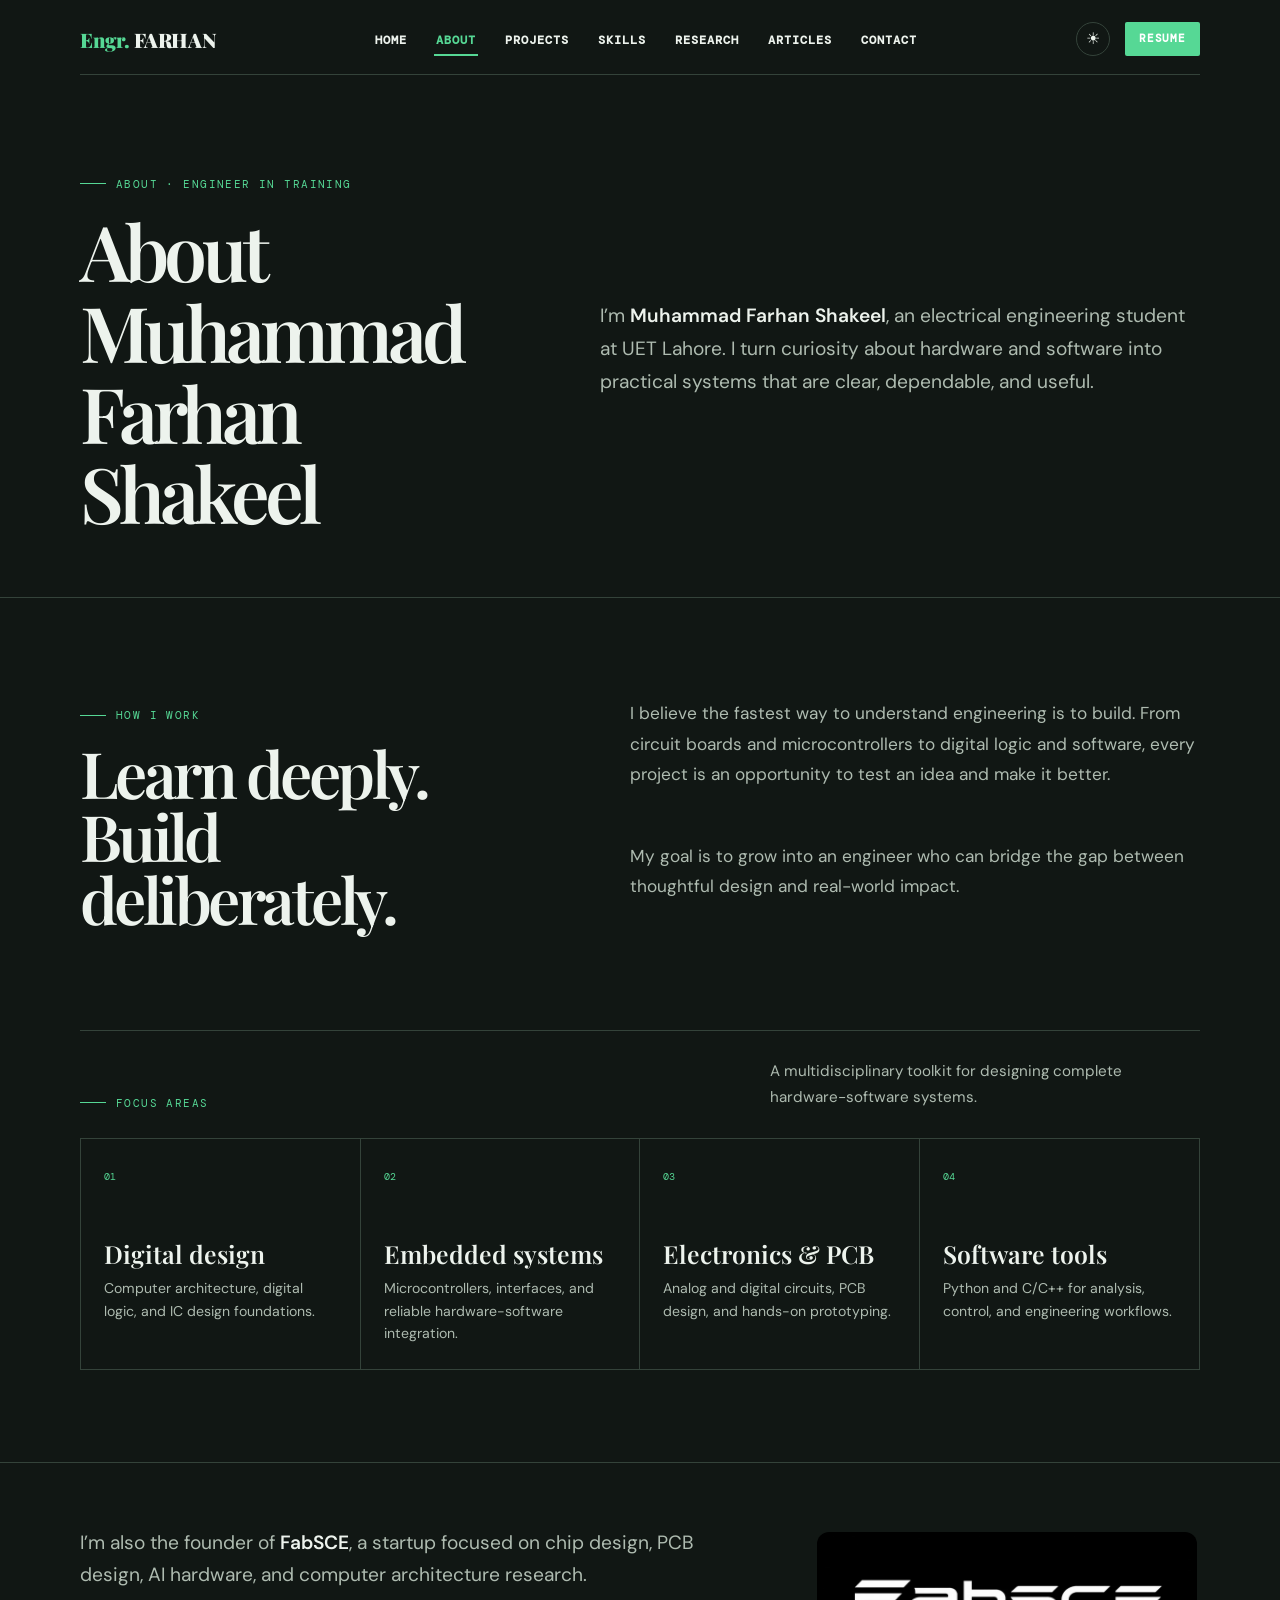
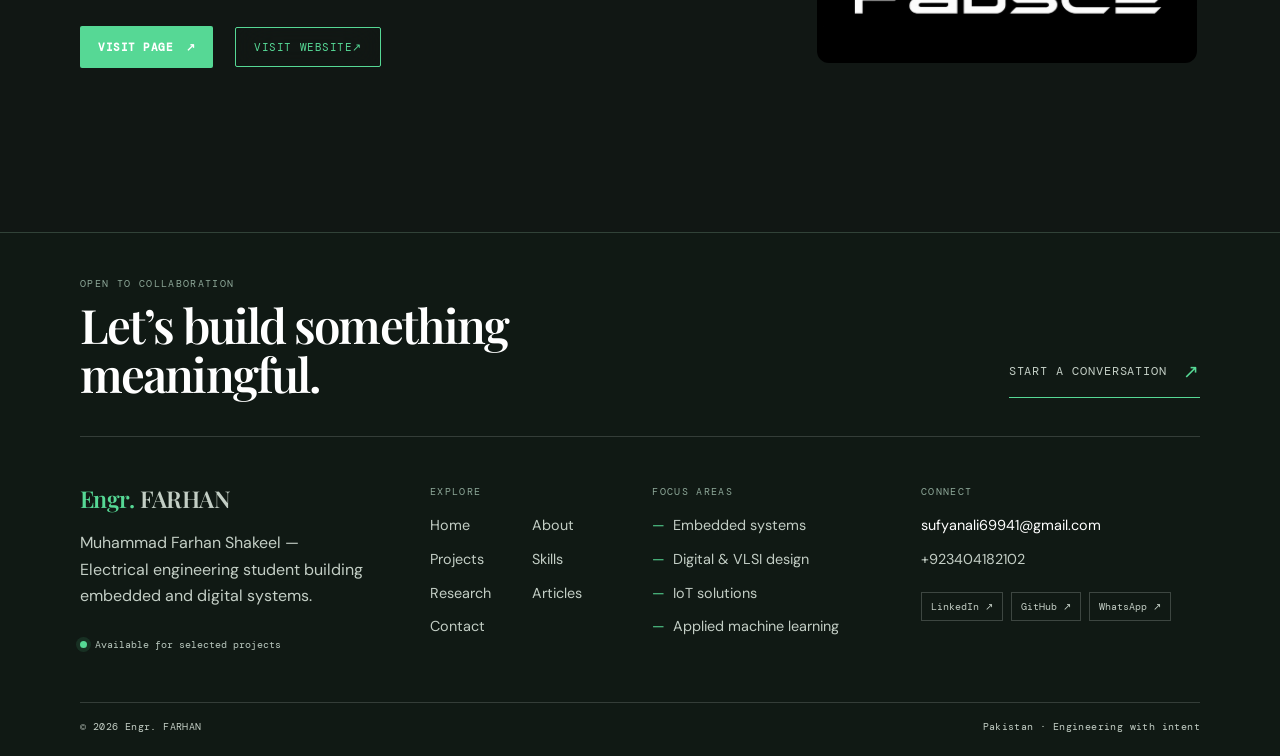
==== commit f58bbd8d: "Done" ====
--- a/about.html
+++ b/about.html
@@ -14,17 +14,17 @@
         content="width=device-width, initial-scale=1.0"
     >
 
-    <title>About Muhammad Farhan Shakeel | Founder of FabSCE</title>
-    <meta name="description" content="Learn about Muhammad Farhan Shakeel, founder of FabSCE, his electrical engineering studies at UET Lahore, and his work in circuits and embedded systems.">
+    <title>About Muhammad Farhan Shakeel | Electrical Engineering Portfolio</title>
+    <meta name="description" content="Learn about Muhammad Farhan Shakeel’s electrical engineering studies at UET Lahore and his work in circuits, digital systems, and embedded systems.">
     <meta name="author" content="Muhammad Farhan Shakeel">
     <meta name="robots" content="index, follow, max-image-preview:large">
     <meta property="og:type" content="profile">
     <meta property="og:site_name" content="Muhammad Farhan Shakeel">
-    <meta property="og:title" content="About Muhammad Farhan Shakeel | Founder of FabSCE">
-    <meta property="og:description" content="Learn about Muhammad Farhan Shakeel, founder of FabSCE, his electrical engineering studies at UET Lahore, and his work in circuits and embedded systems.">
+    <meta property="og:title" content="About Muhammad Farhan Shakeel | Electrical Engineering Portfolio">
+    <meta property="og:description" content="Learn about Muhammad Farhan Shakeel’s electrical engineering studies at UET Lahore and his work in circuits, digital systems, and embedded systems.">
     <meta name="twitter:card" content="summary_large_image">
-    <meta name="twitter:title" content="About Muhammad Farhan Shakeel | Founder of FabSCE">
-    <meta name="twitter:description" content="Learn about Muhammad Farhan Shakeel, founder of FabSCE, his electrical engineering studies at UET Lahore, and his work in circuits and embedded systems.">
+    <meta name="twitter:title" content="About Muhammad Farhan Shakeel | Electrical Engineering Portfolio">
+    <meta name="twitter:description" content="Learn about Muhammad Farhan Shakeel’s electrical engineering studies at UET Lahore and his work in circuits, digital systems, and embedded systems.">
 
 
 
@@ -86,9 +86,9 @@
     <link rel="canonical" href="https://farhanshakeel-ee.netlify.app/about.html">
     <meta property="og:url" content="https://farhanshakeel-ee.netlify.app/about.html">
     <meta property="og:image" content="https://farhanshakeel-ee.netlify.app/assets/images/profile/profile.webp">
-    <meta property="og:image:alt" content="Muhammad Farhan Shakeel, founder of FabSCE">
+    <meta property="og:image:alt" content="Muhammad Farhan Shakeel, electrical engineering portfolio">
     <meta name="twitter:image" content="https://farhanshakeel-ee.netlify.app/assets/images/profile/profile.webp">
-    <meta name="twitter:image:alt" content="Muhammad Farhan Shakeel, founder of FabSCE">
+    <meta name="twitter:image:alt" content="Muhammad Farhan Shakeel, electrical engineering portfolio">
 </head>
 
 
@@ -283,7 +283,7 @@
                             Muhammad Farhan Shakeel
                         </strong>,
 
-                        the founder of FabSCE and an electrical engineer studying at the
+                        an electrical engineering student at the
                         University of Engineering and Technology,
                         Lahore, with a passion for designing,
                         building, and learning new technologies.
@@ -426,7 +426,7 @@
                         <span class="about-eyebrow">About · Engineer in training</span>
                         <h1>About Muhammad Farhan Shakeel</h1>
                     </div>
-                    <p class="about-lead">I’m <strong>Muhammad Farhan Shakeel</strong>, the founder of <strong>FabSCE</strong> and an electrical engineer studying Electrical Engineering at UET Lahore. I turn curiosity about hardware and software into practical systems that are clear, dependable, and useful.</p>
+                    <p class="about-lead">I’m <strong>Muhammad Farhan Shakeel</strong>, an electrical engineering student at UET Lahore. I turn curiosity about hardware and software into practical systems that are clear, dependable, and useful.</p>
                 </div>
             </div>
         </section>
--- a/assets/css/reference-theme.css
+++ b/assets/css/reference-theme.css
@@ -41,6 +41,7 @@
     color: var(--ink) !important;
     font-family: var(--sans) !important;
     line-height: 1.65;
+    padding-top: 94px;
     opacity: 1;
     transform: none;
     animation: none;
@@ -53,8 +54,9 @@
 body::before, body::after, .background-animation, #particles, #loader, .progress-bar { display:none !important; }
 .container { width:min(1120px, calc(100% - 48px)); max-width:none; margin:auto; }
 header {
-    position:relative !important; top:auto !important; left:auto !important; transform:none !important;
-    width:auto !important; padding:22px 0 0; z-index:10;
+    position:fixed !important; top:0 !important; left:0 !important; transform:none !important;
+    width:100% !important; padding:22px 0 0; z-index:1000;
+    background:var(--paper);
 }
 .navbar {
     width:min(1120px, calc(100% - 48px)); margin:auto; padding:0 0 18px;
@@ -358,6 +360,7 @@
     .profile-card { width:min(340px, 100%); }
 }
 @media (max-width:768px) {
+    body { padding-top:78px; }
     .container, .navbar { width:calc(100% - 32px); }
     header { padding-top:16px; }
     .nav-links { display:none; }
@@ -722,3 +725,92 @@
     .projects-grid .project-info strong, .projects-grid .project-info small { display:block; }
     .projects-grid .btn-primary { padding:10px 6px; font-size:.65rem; text-align:center; white-space:normal; }
 }
+
+/* Homepage engineering illustration: vector artwork, no additional downloads. */
+.engineering-spotlight { display:grid; grid-template-columns:1.15fr 1fr; gap:40px; align-items:center; border-top:1px solid var(--line); padding-top:32px; }
+.engineering-copy { min-width:0; }
+.engineering-eyebrow { color:var(--green); font:.68rem var(--mono); text-transform:uppercase; letter-spacing:.1em; }
+.engineering-copy h2 { font-size:clamp(2rem, 4vw, 3.4rem); margin:16px 0; }
+.engineering-copy p { margin:0; max-width:580px; font-size:.96rem; }
+.engineering-copy p a { color:var(--ink); text-decoration:underline; text-underline-offset:3px; }
+.engineering-topics { display:flex; flex-wrap:wrap; gap:8px; margin:20px 0; padding:0; list-style:none; }
+.engineering-topics li { padding:6px 10px; border:1px solid var(--line); color:var(--muted-ink); font:.7rem var(--mono); }
+.engineering-links { display:flex; flex-wrap:wrap; gap:12px 24px; }
+.engineering-links a { display:inline-flex; align-items:center; gap:10px; min-height:44px; color:var(--ink); font-size:.88rem; text-decoration:underline; text-underline-offset:5px; }
+.engineering-links a:hover { color:var(--green); }
+.chip-illustration { position:relative; min-width:0; overflow:hidden; border:1px solid var(--line); border-radius:12px; background:radial-gradient(ellipse at center, var(--green-soft), var(--paper) 72%); }
+.chip-illustration svg { display:block; width:100%; height:auto; margin:20px 0; }
+.chip-caption { position:absolute; top:16px; left:18px; color:var(--muted-ink); font:.58rem var(--mono); letter-spacing:.14em; }
+.chip-caption-bottom { top:auto; bottom:16px; }
+.chip-traces { stroke:var(--green); stroke-width:1; opacity:.45; }
+.chip-signals { stroke:var(--green); stroke-width:2; stroke-dasharray:12 170; animation:chip-flow 2.8s linear infinite; }
+.chip-package { fill:var(--paper); stroke:var(--green); stroke-width:1.5; }
+.chip-core { fill:var(--green-soft); stroke:var(--line); }
+.chip-label { fill:var(--ink); font:12px var(--mono); letter-spacing:1px; }
+.chip-nodes { fill:var(--green); }
+@keyframes chip-flow { to { stroke-dashoffset:-364; } }
+@media (max-width:768px) {
+    .engineering-spotlight { grid-template-columns:minmax(0, 1fr); gap:22px; padding-top:24px; }
+    .engineering-copy h2 { font-size:clamp(1.9rem, 7vw, 2.5rem); }
+    .chip-illustration { width:100%; max-width:440px; justify-self:center; }
+    .chip-illustration svg { max-height:220px; margin:12px 0; }
+}
+@media (prefers-reduced-motion:reduce) {
+    .chip-signals { animation:none; }
+}
+
+/* Research covers become compact, tap-friendly rows on phones. Full paper
+   summaries and keywords remain available on the linked detail page. */
+@media (max-width:600px) {
+    .research-grid { grid-template-columns:1fr; gap:8px; }
+    .research-grid .research-card {
+        display:grid;
+        grid-template-columns:38px minmax(0, 1fr) 36px;
+        grid-template-rows:auto auto;
+        column-gap:10px;
+        align-items:center;
+        min-height:78px;
+        padding:12px !important;
+    }
+    .research-grid .research-card .timeline-date {
+        grid-column:1;
+        grid-row:1 / span 2;
+        margin:0;
+        color:var(--green);
+        font:.72rem var(--mono);
+    }
+    .research-grid .research-card .article-meta {
+        grid-column:2;
+        grid-row:1;
+        margin:0;
+        font-size:.58rem;
+        line-height:1.3;
+    }
+    .research-grid .research-card h3 {
+        display:-webkit-box;
+        grid-column:2;
+        grid-row:2;
+        margin:4px 0 0;
+        overflow:hidden;
+        color:var(--ink);
+        font-size:1rem;
+        line-height:1.2;
+        -webkit-box-orient:vertical;
+        -webkit-line-clamp:2;
+    }
+    .research-grid .research-card p,
+    .research-grid .research-card ul { display:none; }
+    .research-grid .research-card .article-link {
+        display:grid;
+        grid-column:3;
+        grid-row:1 / span 2;
+        place-items:center;
+        width:36px;
+        min-height:44px;
+        margin:0;
+        padding:0;
+        color:var(--green);
+        font-size:0;
+    }
+    .research-grid .research-card .article-link span { font-size:1.25rem; }
+}
